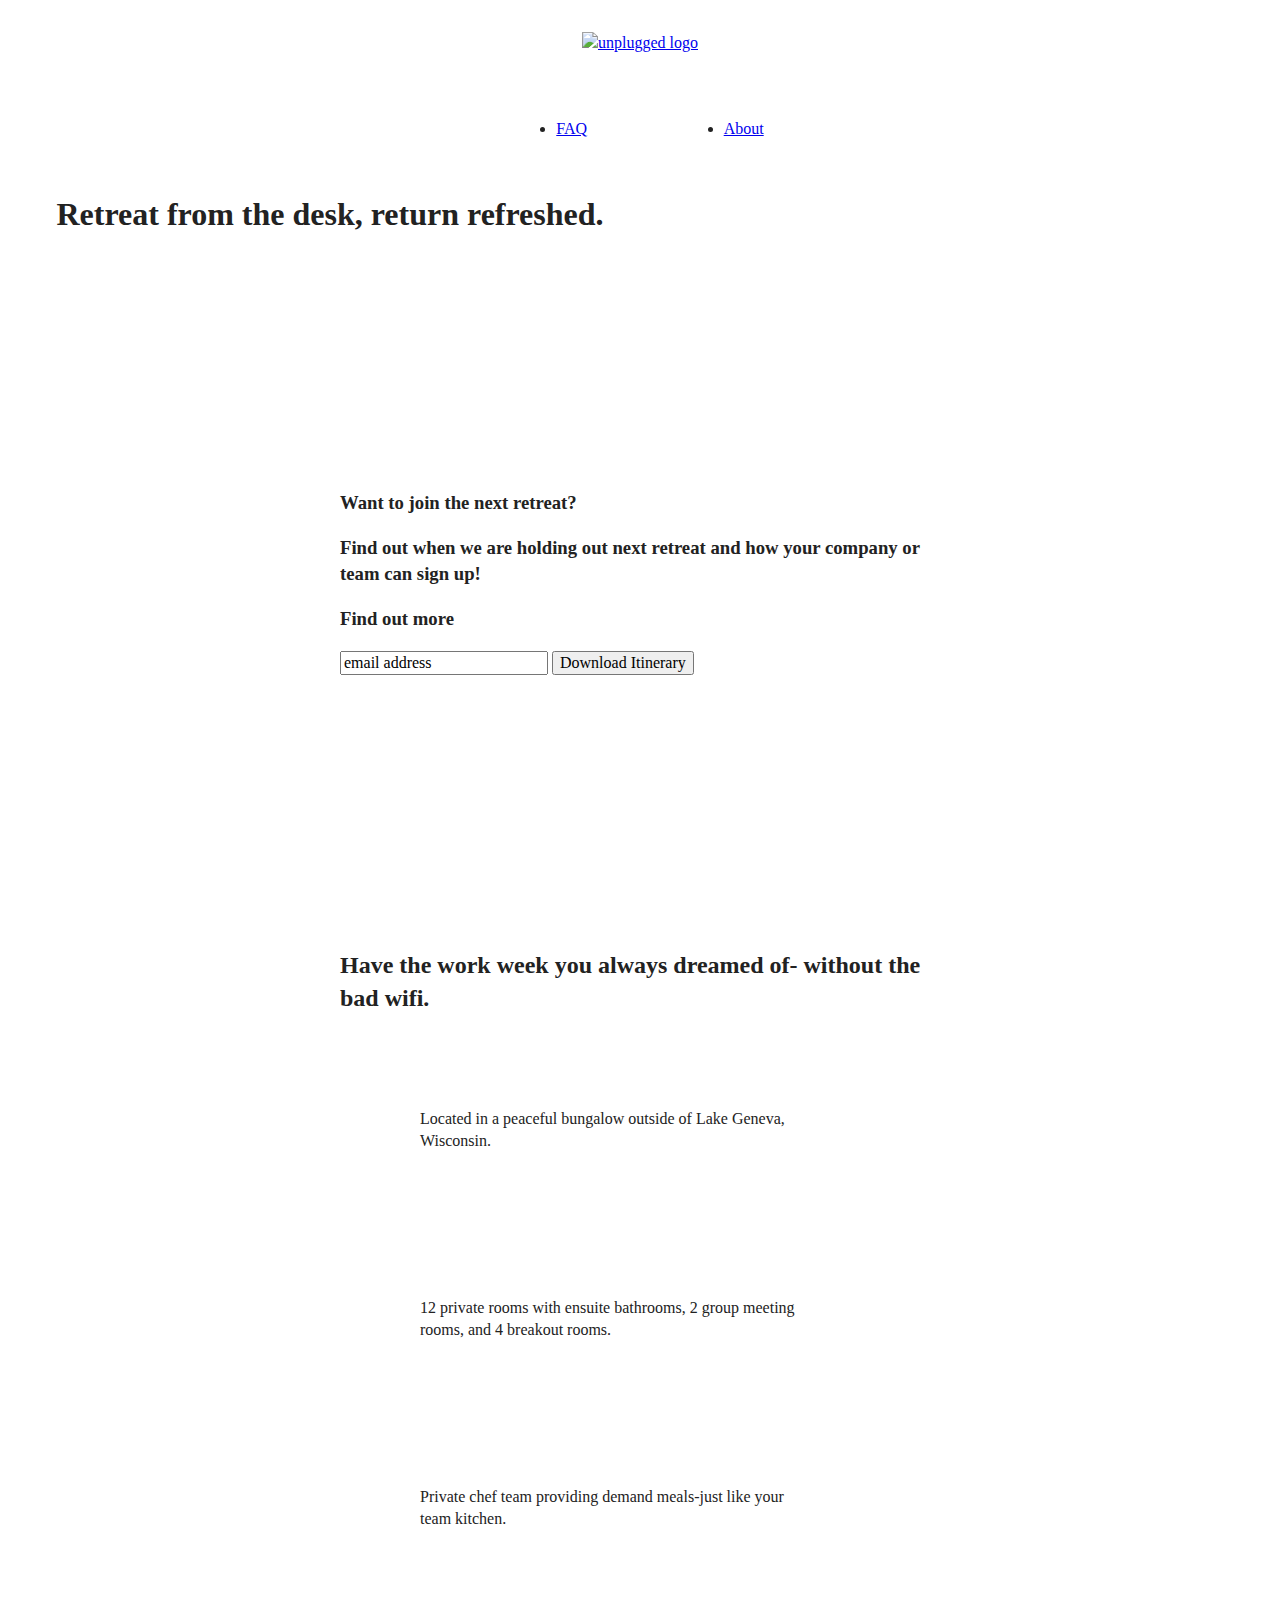
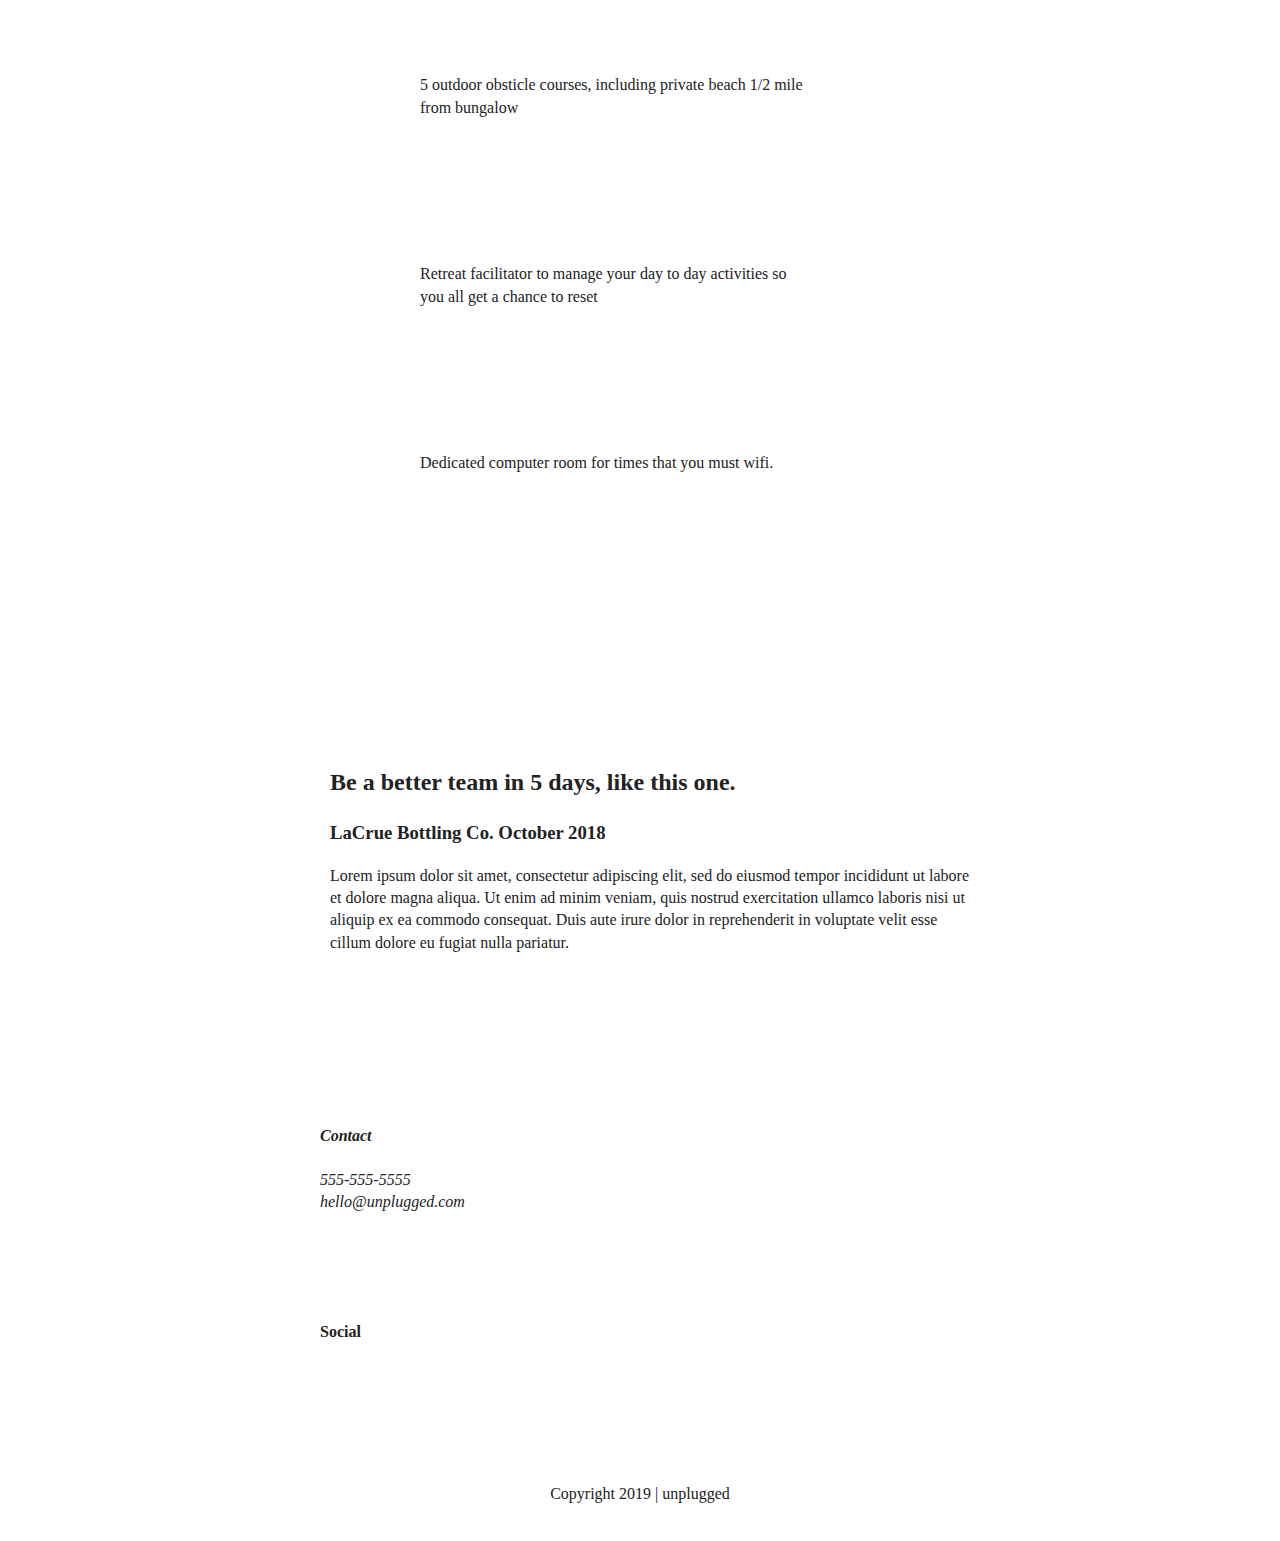
==== boiler/html5-boilerplate_v8.0.0/index.html @ b2e8ace5 "finished the mobile version" ====
<!doctype html>
<html class="no-js" lang="en">

<head>
  <meta charset="utf-8">
  <title>Outdoor Retreat</title>
  <meta name="description" content="">
  <meta name="viewport" content="width=device-width, initial-scale=1">

  <meta property="og:title" content="">
  <meta property="og:type" content="">
  <meta property="og:url" content="">
  <meta property="og:image" content="">

  <link rel="manifest" href="site.webmanifest">
  <link rel="apple-touch-icon" href="icon.png">
  <!-- Place favicon.ico in the root directory -->

  <link rel="stylesheet" href="css/normalize.css">
  <link rel="stylesheet" href="css/main.css">
  <link href="https://fonts.googleapis.com/css2?family=Source+Sans+Pro&display=swap" rel="stylesheet">
  <meta name="theme-color" content="#fafafa">
</head>

<header>
  <div class="content-wrapper">

    <figure>
      <a href="#"><img src="img/unplugged.png" alt="unplugged logo"></a>
    </figure>

    <div  class="header-divider"></div>

    <nav>
      <ul>
        <li><a href="faq/index.html" target="_blank">FAQ</a></li>
        <li><a href="about.index.html" target="_blank">About</a></li>
      </ul>
    </nav>
  </div>

</header>
<main>

<section class="hero-area">

    <h1>Retreat from the desk, return refreshed.</h1>

    <div class="content-wrapper">

    </div>

</section>

<aside>

  <div class="content-wrapper">

    <div class="form-description">
      <h3>Want to join the next retreat?<h3>
      <p>Find out when we are holding out next retreat and how your company or team can sign up!</p>
    </div>

    <div class="form">
      <h3>Find out more</h3>
      <input type="text" name="name" value="email address">
      <input type="button" value="Download Itinerary">
    </div>

  </div> <!-- aside content wrapper ends -->
</aside>

<section class="features">
  <div class="content-wrapper">
    <!-- Add your Features content here -->
    <h2>Have the work week you always dreamed of- without the bad wifi.</h2>
    <article>
      <p class="fontawesome-icon"></p>
      <p class="features-item-description">Located in a peaceful bungalow outside of Lake Geneva, Wisconsin.</p>
    </article>

    <article>
      <p class="fontawesome-icon"></p>
      <p class="features-item-description">12 private rooms with ensuite bathrooms, 2 group meeting rooms, and 4 breakout rooms.</p>
  </article>

  <article>
    <p class="fontawesome-icon"></p>
    <p class="features-item-description">Private chef team providing demand meals-just like your team kitchen.</p>
  </article>

  <article>
    <p class="fontawesome-icon"></p>
    <p class="features-item-description">5 outdoor obsticle courses, including private beach 1/2 mile from bungalow</p>
  </article>

  <article>
    <p class="fontawesome-icon"></p>
    <p class="features-item-description">Retreat facilitator to manage your day to day activities so you all get a chance to reset</p>
  </article>

  <article>
    <p class="fontawesome-icon"></p>
    <p class="features-item-description">Dedicated computer room for times that you must wifi.</p>
</article>

  </div>
</section>

<section class="reviews">
  <div class="content-wrapper">

    <h2>Be a better team in 5 days, like this one.</h2>
    <article>
      <div>
        <h3>LaCrue Bottling Co. October 2018</h3>
        <p>
          Lorem ipsum dolor sit amet, consectetur adipiscing elit, sed do eiusmod tempor incididunt ut labore et
          dolore magna aliqua. Ut enim ad minim veniam, quis nostrud exercitation ullamco laboris nisi ut aliquip
          ex ea commodo consequat. Duis aute irure dolor in reprehenderit in voluptate velit esse cillum dolore eu
          fugiat nulla pariatur.
        </p>
      </div>
    </article>
</section>

</main> <!-- main wrapper -->

<footer>
  <div class="content-wrapper">
          <div class="footer-content">
            <address class="contact">
              <h4>Contact</h4>
              <p>
                555-555-5555<br>
                hello@unplugged.com
              </p>
            </address>
              <div class="social">
                  <h4>Social</h4>
                  <div class="social-icons">
                      <p><a href="https://www.facebook.com/yoursite" target="_blank"></a></p>
                      <p><a href="https://www.twitter.com/yoursite" target="_blank"></a></p>
                      <p><a href="https://www.instagram.com/yoursite" target="_blank"></a></p>
                      <!-- other social links here -->
                  </div>
              </div>
          </div> <!-- footer content ends -->
      </div> <!--footer content-wrapper ends-->

      <div class="copyright">
        <p>Copyright 2019 | unplugged</p>
      </div>
</footer>

  <!-- Add your site or application content here -->
  <script src="../js/vendor/modernizr-3.11.2.min.js"></script>
  <script src="../js/plugins.js"></script>
  <script src="../js/main.js"></script>

  <!-- Google Analytics: change UA-XXXXX-Y to be your site's ID. -->
  <script>
    window.ga = function () { ga.q.push(arguments) }; ga.q = []; ga.l = +new Date;
    ga('create', 'UA-XXXXX-Y', 'auto'); ga('set', 'anonymizeIp', true); ga('set', 'transport', 'beacon'); ga('send', 'pageview')
  </script>
  <script src="https://www.google-analytics.com/analytics.js" async></script>
</body>

</html>
---- boiler/html5-boilerplate_v8.0.0/css/main.css ----
/*! HTML5 Boilerplate v8.0.0 | MIT License | https://html5boilerplate.com/ */

/* main.css 2.1.0 | MIT License | https://github.com/h5bp/main.css#readme */
/*
 * What follows is the result of much research on cross-browser styling.
 * Credit left inline and big thanks to Nicolas Gallagher, Jonathan Neal,
 * Kroc Camen, and the H5BP dev community and team.
 */

/* ==========================================================================
   Base styles: opinionated defaults
   ========================================================================== */

html {
  color: #222;
  font-size: 1em;
  line-height: 1.4;
}

/*
 * Remove text-shadow in selection highlight:
 * https://twitter.com/miketaylr/status/12228805301
 *
 * Vendor-prefixed and regular ::selection selectors cannot be combined:
 * https://stackoverflow.com/a/16982510/7133471
 *
 * Customize the background color to match your design.
 */

::-moz-selection {
  background: #b3d4fc;
  text-shadow: none;
}

::selection {
  background: #b3d4fc;
  text-shadow: none;
}

/*
 * A better looking default horizontal rule
 */

hr {
  display: block;
  height: 1px;
  border: 0;
  border-top: 1px solid #ccc;
  margin: 1em 0;
  padding: 0;
}

/*
 * Remove the gap between audio, canvas, iframes,
 * images, videos and the bottom of their containers:
 * https://github.com/h5bp/html5-boilerplate/issues/440
 */

audio,
canvas,
iframe,
img,
svg,
video {
  vertical-align: middle;
}

/*
 * Remove default fieldset styles.
 */

fieldset {
  border: 0;
  margin: 0;
  padding: 0;
}

/*
 * Allow only vertical resizing of textareas.
 */

textarea {
  resize: vertical;
}

/* ==========================================================================
   Author's custom styles
   ========================================================================== */
   /* -------------------- Base Header - Footer Styles --------*/

   header,
   footer {
     display: flex;
     justify-content: center;
     align-items: center;
     flex-flow: row wrap;
   }

   /* Header styles */

   header {
     padding: 15px 0;
   }

   header .content-wrapper {
     display: flex;
     justify-content: center;
     align-items: center;
     flex-flow: row wrap;
     margin: 0;
   }

   header figure {

   }

   .header-divider {
     width: 100%;
     height: 1px;
     margin: 10px 0 20px 0;
   }

   header nav {
     width: 60%;
     display: flex;
     justify-content: space-around;
     align-items: center;
     flex-flow: row wrap;
   }

   header nav ul {
     width: 100%;
     display: flex;
     justify-content: space-around;
   }

   footer .social-icons {
     display: flex;
     justify-content: space-around;
     align-items: center;
   }

   footer .social-icons p {
     display: flex;
     justify-content: center;
     align-items: center;
   }

   footer .content-wrapper {
     width: 55%;
     margin: 50px 0;
   }

   .content-wrapper {
     width: 90%;
     margin: 50px 0;
   }

   .footer-content .social {
     padding-top: 36px;
   }

   .footer p {
     margin: 0;
   }

   footer .contact {
     margin-bottom: 50px;
   }

   footer .copyright {
     margin: 20px 0;
   }

   /*----- Mobile Styles - Hompage ----------*/

   /* Hero Area */

   .hero-area {
     display: flex;
     justify-content: center;
     flex-flow: row wrap;
   }

   .hero-area h1 {
     padding-left: 20px;
   }

   /* Aside */

   aside {
     display: flex;
     justify-content: center;
     align-items: center;
     flex-flow: row wrap;
   }

   aside .form-description {
     padding-left: 20px;
   }

   aside .form {
     padding-left: 20px;
   }


   /* Features */

   .features {
     display: flex;
     justify-content: center;
     flex-flow: row wrap;
   }

   .features p {
     margin: 0;
   }

   .features .features-items {
     display: flex;
     justify-content: center;
     align-items: center;
     flex-flow: row wrap;
   }

   .features .content-wrapper {
     width: 100%;
   }

   .features article {
     width: 60%;
     padding-left: 100px;
     padding-top: 72px;
     padding-bottom: 72px;
   }

   .features h2 {
     padding-left: 20px;
     padding-top: 54px;
   }

   /* Reviews */

   .reviews {
     display: flex;
     justify-content: center;
     flex-flow: row wrap;
   }

   .reviews h3 {
     width: 50%;
   }

   .reviews p {
     margin: 0;
   }

   .reviews .content-wrapper {
     padding-left: 20px;
   }

   /* ==========================================================================
      About Page
      ========================================================================== */

   .mission {
     display: flex;
     justify-content: center;
     align-items: center;
     flex-flow: row wrap;
   }

   .mission-content h2 {
     margin: 0;
     padding-left: 20px;
   }

   .mission-content p {
     margin: 0;
     padding-left: 20px;
     padding-top: 18px;
   }

   .contact-section {
     display: flex;
     justify-content: center;
     align-items: center;
     flex-flow: row wrap;
   }

   .contact-section h2 {
     margin: 0;
     padding-left: 20px;
   }

   .contact-info h4 {
     padding-left: 20px;
     margin: 0;
   }

   .contact-info p {
     margin: 0;
     padding-left: 20px;
     padding-top: 18px;
     padding-bottom: 18px;
   }

   /* ==========================================================================
      FAQ Page
      ========================================================================== */

   .faq {
     display: flex;
     justify-content: center;
     align-items: center;
     flex-flow: row wrap;
   }

   .faq .content-wrapper {
     display: flex;
     justify-content: center;
     align-items: center;
     flex-flow: row wrap;
   }

   .faq-content {
     padding-left: 20px;
   }

   .faq-content p {
     margin: 0;
   }


   /* footer */

   footer {
     flex-direction: column;
   }



/* ==========================================================================
   Helper classes
   ========================================================================== */

/*
 * Hide visually and from screen readers
 */

.hidden,
[hidden] {
  display: none !important;
}

/*
 * Hide only visually, but have it available for screen readers:
 * https://snook.ca/archives/html_and_css/hiding-content-for-accessibility
 *
 * 1. For long content, line feeds are not interpreted as spaces and small width
 *    causes content to wrap 1 word per line:
 *    https://medium.com/@jessebeach/beware-smushed-off-screen-accessible-text-5952a4c2cbfe
 */

.sr-only {
  border: 0;
  clip: rect(0, 0, 0, 0);
  height: 1px;
  margin: -1px;
  overflow: hidden;
  padding: 0;
  position: absolute;
  white-space: nowrap;
  width: 1px;
  /* 1 */
}

/*
 * Extends the .sr-only class to allow the element
 * to be focusable when navigated to via the keyboard:
 * https://www.drupal.org/node/897638
 */

.sr-only.focusable:active,
.sr-only.focusable:focus {
  clip: auto;
  height: auto;
  margin: 0;
  overflow: visible;
  position: static;
  white-space: inherit;
  width: auto;
}

/*
 * Hide visually and from screen readers, but maintain layout
 */

.invisible {
  visibility: hidden;
}

/*
 * Clearfix: contain floats
 *
 * For modern browsers
 * 1. The space content is one way to avoid an Opera bug when the
 *    `contenteditable` attribute is included anywhere else in the document.
 *    Otherwise it causes space to appear at the top and bottom of elements
 *    that receive the `clearfix` class.
 * 2. The use of `table` rather than `block` is only necessary if using
 *    `:before` to contain the top-margins of child elements.
 */

.clearfix::before,
.clearfix::after {
  content: " ";
  display: table;
}

.clearfix::after {
  clear: both;
}

/* ==========================================================================
   EXAMPLE Media Queries for Responsive Design.
   These examples override the primary ('mobile first') styles.
   Modify as content requires.
   ========================================================================== */

@media only screen and (min-width: 768px) {
  /*tablet styles here*/
}

/******tablet structure******/

/* General styles */
.content-wrapper {
  max-width: 640px;
  margin: 100px 0;
}




@media only screen and (min-width: 768px) (
  /*desktop styles here*/
  )
/* ==========================================================================
   Print styles.
   Inlined to avoid the additional HTTP request:
   https://www.phpied.com/delay-loading-your-print-css/
   ========================================================================== */

@media print {
  *,
  *::before,
  *::after {
    background: #fff !important;
    color: #000 !important;
    /* Black prints faster */
    box-shadow: none !important;
    text-shadow: none !important;
  }

  a,
  a:visited {
    text-decoration: underline;
  }

  a[href]::after {
    content: " (" attr(href) ")";
  }

  abbr[title]::after {
    content: " (" attr(title) ")";
  }

  /*
   * Don't show links that are fragment identifiers,
   * or use the `javascript:` pseudo protocol
   */
  a[href^="#"]::after,
  a[href^="javascript:"]::after {
    content: "";
  }

  pre {
    white-space: pre-wrap !important;
  }

  pre,
  blockquote {
    border: 1px solid #999;
    page-break-inside: avoid;
  }

  /*
   * Printing Tables:
   * https://web.archive.org/web/20180815150934/http://css-discuss.incutio.com/wiki/Printing_Tables
   */
  thead {
    display: table-header-group;
  }

  tr,
  img {
    page-break-inside: avoid;
  }

  p,
  h2,
  h3 {
    orphans: 3;
    widows: 3;
  }

  h2,
  h3 {
    page-break-after: avoid;
  }
}
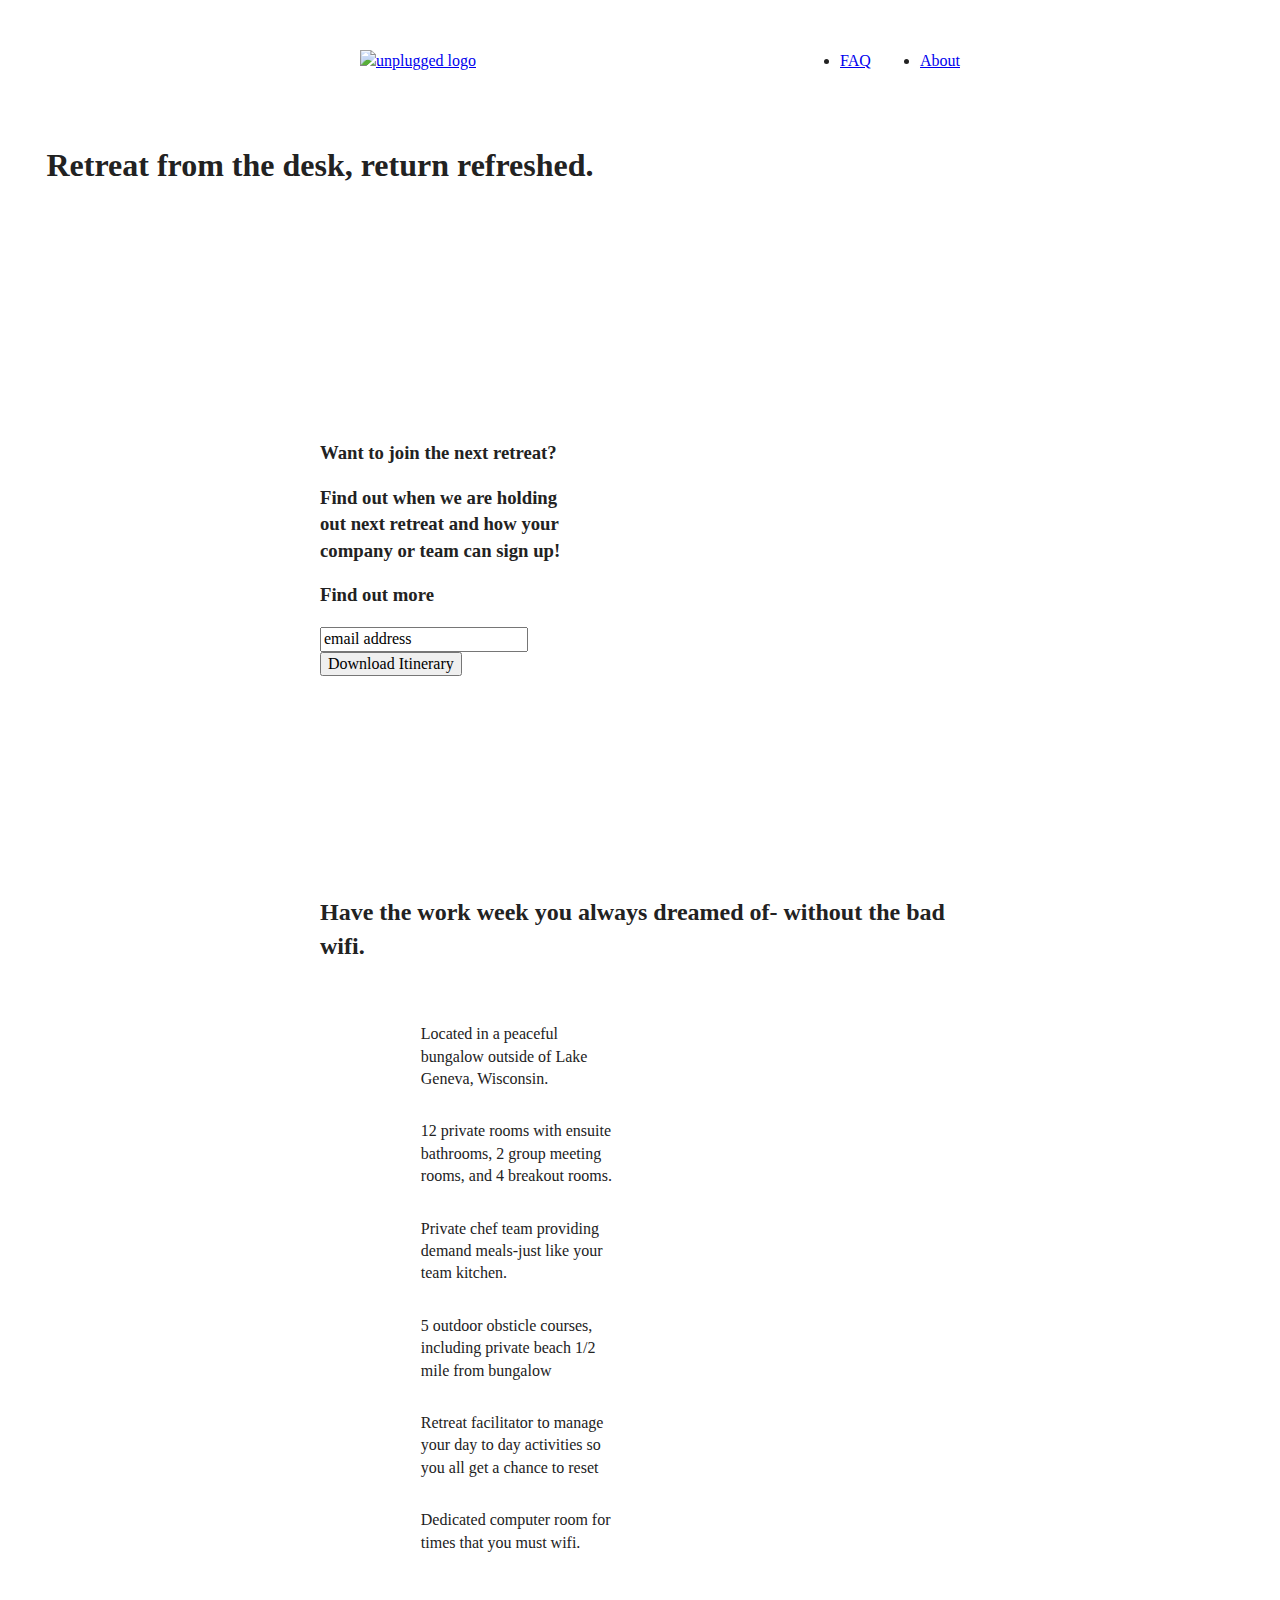
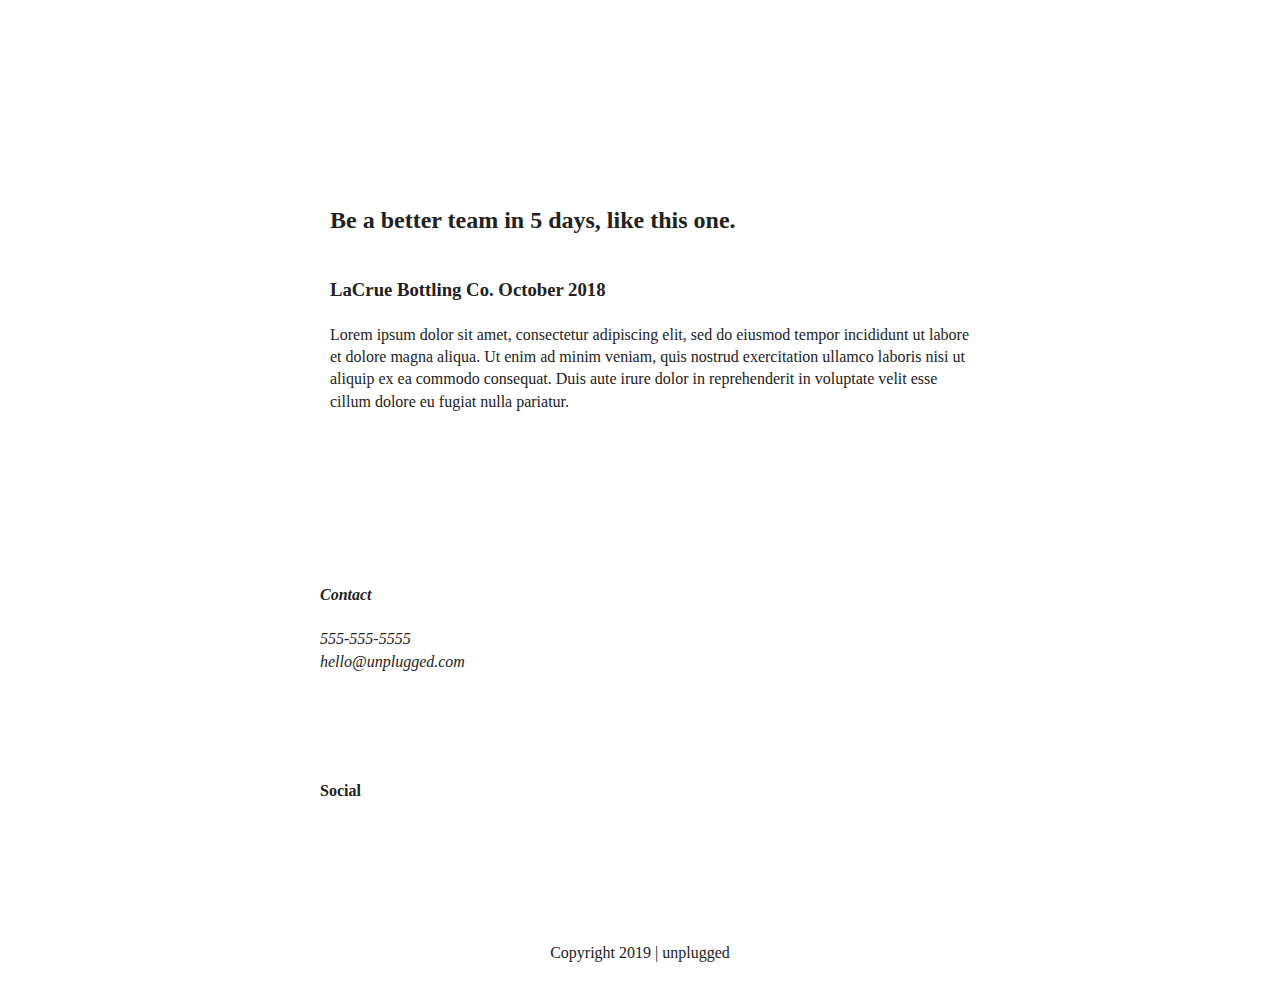
==== commit c1181c62: "Added the tablet  version of the site" ====
--- a/boiler/html5-boilerplate_v8.0.0/index.html
+++ b/boiler/html5-boilerplate_v8.0.0/index.html
@@ -82,7 +82,7 @@
     <article>
       <p class="fontawesome-icon"></p>
       <p class="features-item-description">12 private rooms with ensuite bathrooms, 2 group meeting rooms, and 4 breakout rooms.</p>
-  </article>
+    </article>
 
   <article>
     <p class="fontawesome-icon"></p>
--- a/boiler/html5-boilerplate_v8.0.0/css/main.css
+++ b/boiler/html5-boilerplate_v8.0.0/css/main.css
@@ -182,9 +182,6 @@
      flex-flow: row wrap;
    }
 
-   .hero-area h1 {
-     padding-left: 20px;
-   }
 
    /* Aside */
 
@@ -195,14 +192,6 @@
      flex-flow: row wrap;
    }
 
-   aside .form-description {
-     padding-left: 20px;
-   }
-
-   aside .form {
-     padding-left: 20px;
-   }
-
 
    /* Features */
 
@@ -212,31 +201,24 @@
      flex-flow: row wrap;
    }
 
+   .features h2 {
+     margin-bottom: 60px;
+   }
+
+   .features article {
+     width: 63%;
+     margin: 30px 0;
+   }
+
+   .features .features-items {
+     display: flex;
+     justify-content: center;
+     align-items: center;
+     flex-flow: row wrap;
+   }
+
    .features p {
      margin: 0;
-   }
-
-   .features .features-items {
-     display: flex;
-     justify-content: center;
-     align-items: center;
-     flex-flow: row wrap;
-   }
-
-   .features .content-wrapper {
-     width: 100%;
-   }
-
-   .features article {
-     width: 60%;
-     padding-left: 100px;
-     padding-top: 72px;
-     padding-bottom: 72px;
-   }
-
-   .features h2 {
-     padding-left: 20px;
-     padding-top: 54px;
    }
 
    /* Reviews */
@@ -430,15 +412,133 @@
 
 @media only screen and (min-width: 768px) {
   /*tablet styles here*/
-}
-
-/******tablet structure******/
-
-/* General styles */
-.content-wrapper {
-  max-width: 640px;
-  margin: 100px 0;
-}
+
+  /******tablet structure******/
+
+  /* General styles */
+  .content-wrapper {
+    max-width: 640px;
+    margin: 100px 0;
+  }
+
+  /* Header */
+  header {
+    justify-content: space-around;
+    padding: 33px 0;
+  }
+
+  header .content-wrapper {
+    width: 100%;
+    justify-content: space-between;
+  }
+
+  header nav {
+    width: 25%;
+  }
+
+  header nav ul {
+    justify-content: space-between;
+  }
+
+  .header-divider {
+    display: none;
+  }
+
+  /*aside*/
+
+  aside .content-wrap {
+    margin: 50px 0;
+    display: flex;
+    justify-content: space-between;
+    flex-flow: row wrap;
+  }
+
+  aside .content-wrapper .form-description,
+  aside .content-wrapper .form {
+    width: 40%;
+    margin: 0;
+  }
+
+  /* Features */
+  .features article {
+    display: flex;
+    justify-content: center;
+    align-items: center;
+    flex-flow: column wrap;
+    flex-basis: 50%;
+  }
+
+  .features .features-item-description {
+    width: 50%;
+  }
+
+  /* Reviews */
+
+  .reviews {
+    display: flex;
+    justify-content: center;
+    flex-flow: row wrap;
+  }
+
+  .reviews h2 {
+    margin-bottom: 40px;
+  }
+
+  .reviews h3 {
+    width: 55%;
+    margin: 20px 0;
+  }
+
+  /* ==========================================================================
+     About Page
+     ========================================================================== */
+
+  .mission {
+    display: flex;
+    justify-content: center;
+    align-items: center;
+    flex-flow: row wrap;
+  }
+
+  .contact-section {
+    display: flex;
+    justify-content: center;
+    align-items: center;
+    flex-flow: row wrap;
+  }
+
+  .contact-content p {
+    margin: 0;
+  }
+
+  /* ==========================================================================
+     FAQ Page
+     ========================================================================== */
+
+  .faq {
+    display: flex;
+    justify-content: center;
+    align-items: center;
+    flex-flow: row wrap;
+  }
+
+  .faq .content-wrapper {
+    margin: 50px 0 0 0;
+    display: flex;
+    justify-content: center;
+    align-items: center;
+    flex-flow: row wrap;
+  }
+
+  .faq h2 {
+    margin-bottom: 40px;
+  }
+
+  .faq-content {
+    margin-bottom: 50px;
+  }
+}
+
 
 
 
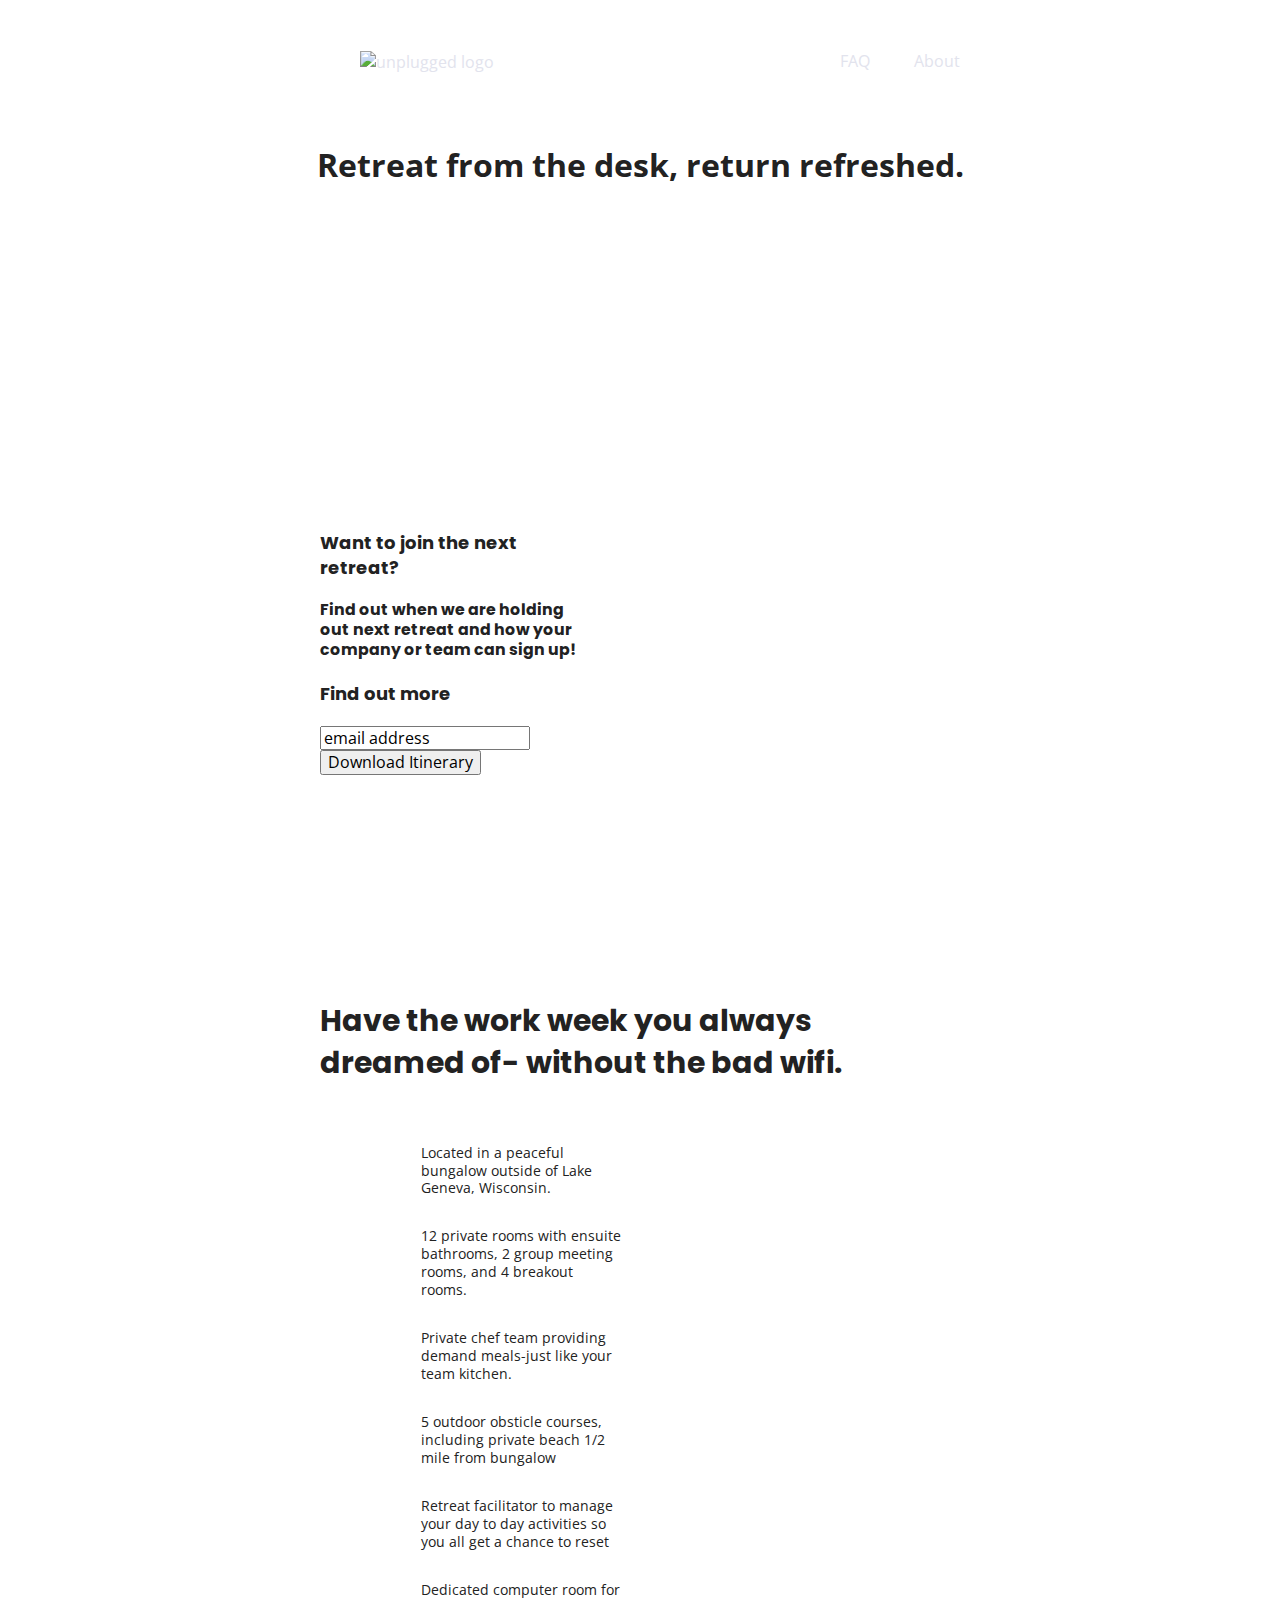
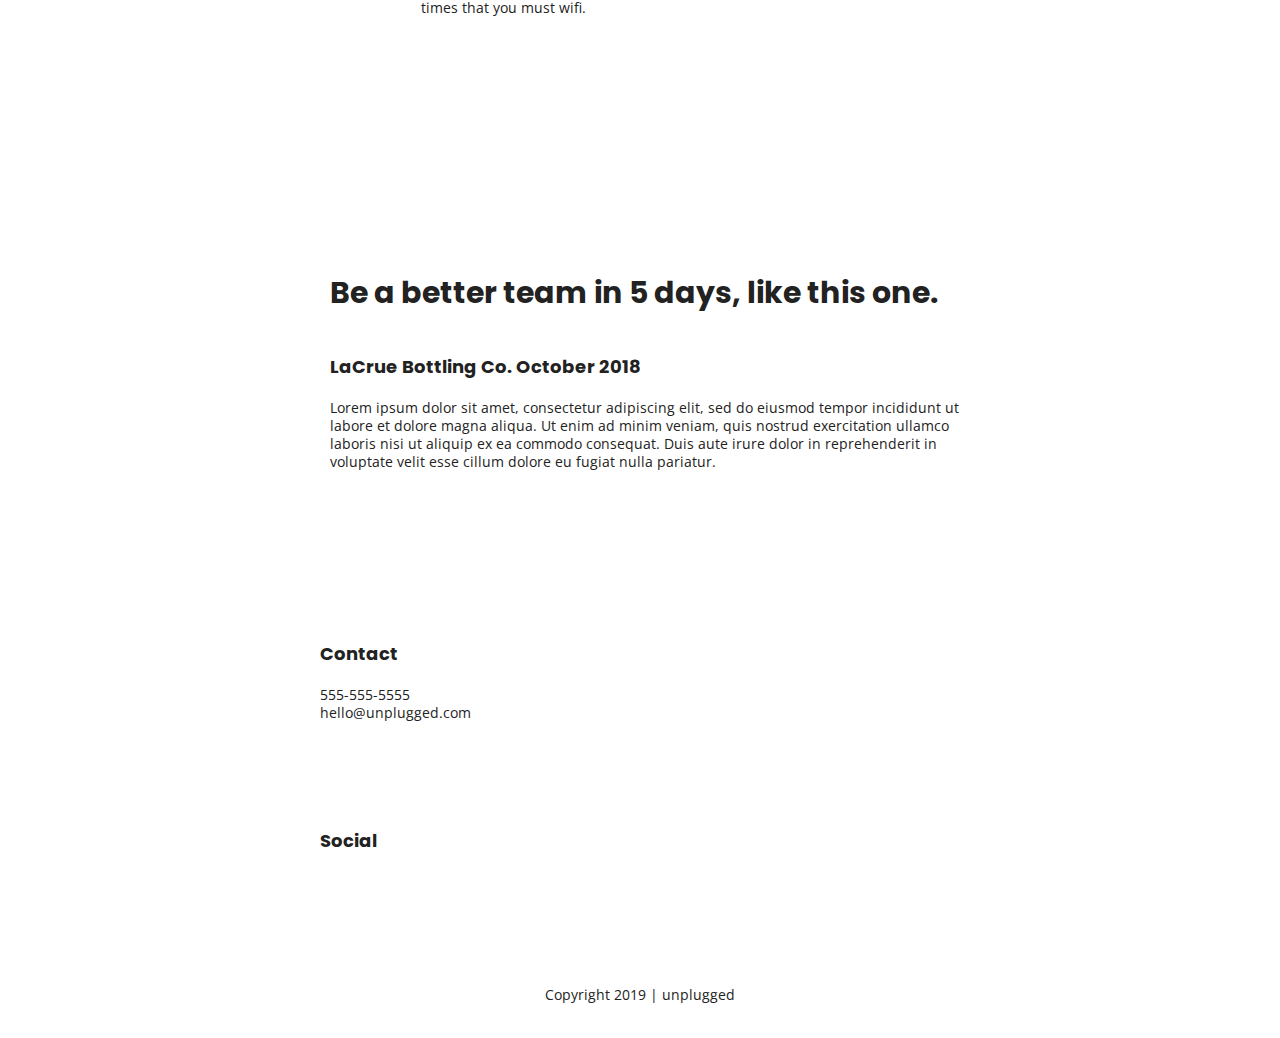
==== commit 9b456e53: "Added text styles to the sites" ====
--- a/boiler/html5-boilerplate_v8.0.0/index.html
+++ b/boiler/html5-boilerplate_v8.0.0/index.html
@@ -19,6 +19,8 @@
   <link rel="stylesheet" href="css/normalize.css">
   <link rel="stylesheet" href="css/main.css">
   <link href="https://fonts.googleapis.com/css2?family=Source+Sans+Pro&display=swap" rel="stylesheet">
+  <!-- Google Fonts -->
+  <link href="https://fonts.googleapis.com/css?family=Open+Sans:400,700|Poppins:500,700" rel="stylesheet">
   <meta name="theme-color" content="#fafafa">
 </head>
 
--- a/boiler/html5-boilerplate_v8.0.0/css/main.css
+++ b/boiler/html5-boilerplate_v8.0.0/css/main.css
@@ -88,6 +88,42 @@
    ========================================================================== */
    /* -------------------- Base Header - Footer Styles --------*/
 
+   html {
+     font-size: 16px;
+   }
+
+   body {
+     font-size: 1em;
+     font-family: 'Open Sans', sans-serif;
+     text-align: left;
+   }
+
+   ul,
+   ol {
+     list-style-type: none;
+   }
+
+   h3,
+   h4 {
+     font-family: 'Poppins', sans-serif;
+     margin: 20px 0;
+     font-size: 1.125em;
+   }
+
+   p {
+     font-size: .875em;
+     line-height: 1.285;
+   }
+
+   address {
+    font-style: normal;
+   }
+
+   .content-wrapper {
+     width: 90%;
+     margin: 50px 0;
+   }
+
    header,
    footer {
      display: flex;
@@ -96,6 +132,15 @@
      flex-flow: row wrap;
    }
 
+   h2 {
+     font-family: 'Poppins', sans-serif;
+     font-size: 1.875em;
+   }
+
+   a {
+     color: #e2e3ed;
+     text-decoration: none;
+}
    /* Header styles */
 
    header {
@@ -545,6 +590,58 @@
 
 @media only screen and (min-width: 768px) (
   /*desktop styles here*/
+
+  .content-wrapper {
+    max-width: 960px;
+  }
+
+  /* Hero */
+  .hero-area h1 {
+    width: 60%;
+}
+
+  /* Aside */
+  aside .content-wrapper {
+    justify-content: space-around;
+  }
+
+  aside .content-wrapper .form-description,
+  aside .content-wrapper .form {
+    width: 30%;
+  }
+
+  /* Features */
+
+  .features h2 {
+    width: 90%;
+  }
+
+  .features article {
+    flex-basis: 33%;
+  }
+
+  /* Reviews */
+  .reviews article div {
+    width: 42%;
+  }
+
+  /* ==========================================================================
+  About Page
+  ========================================================================== */
+
+  .mission h2,
+  .contact-section .content-wrapper h2 {
+      width: 95%;
+  }
+
+  /* ==========================================================================
+  FAQ Page
+  ========================================================================== */
+  .faq h2 {
+    width: 100%;
+  }
+
+}
   )
 /* ==========================================================================
    Print styles.
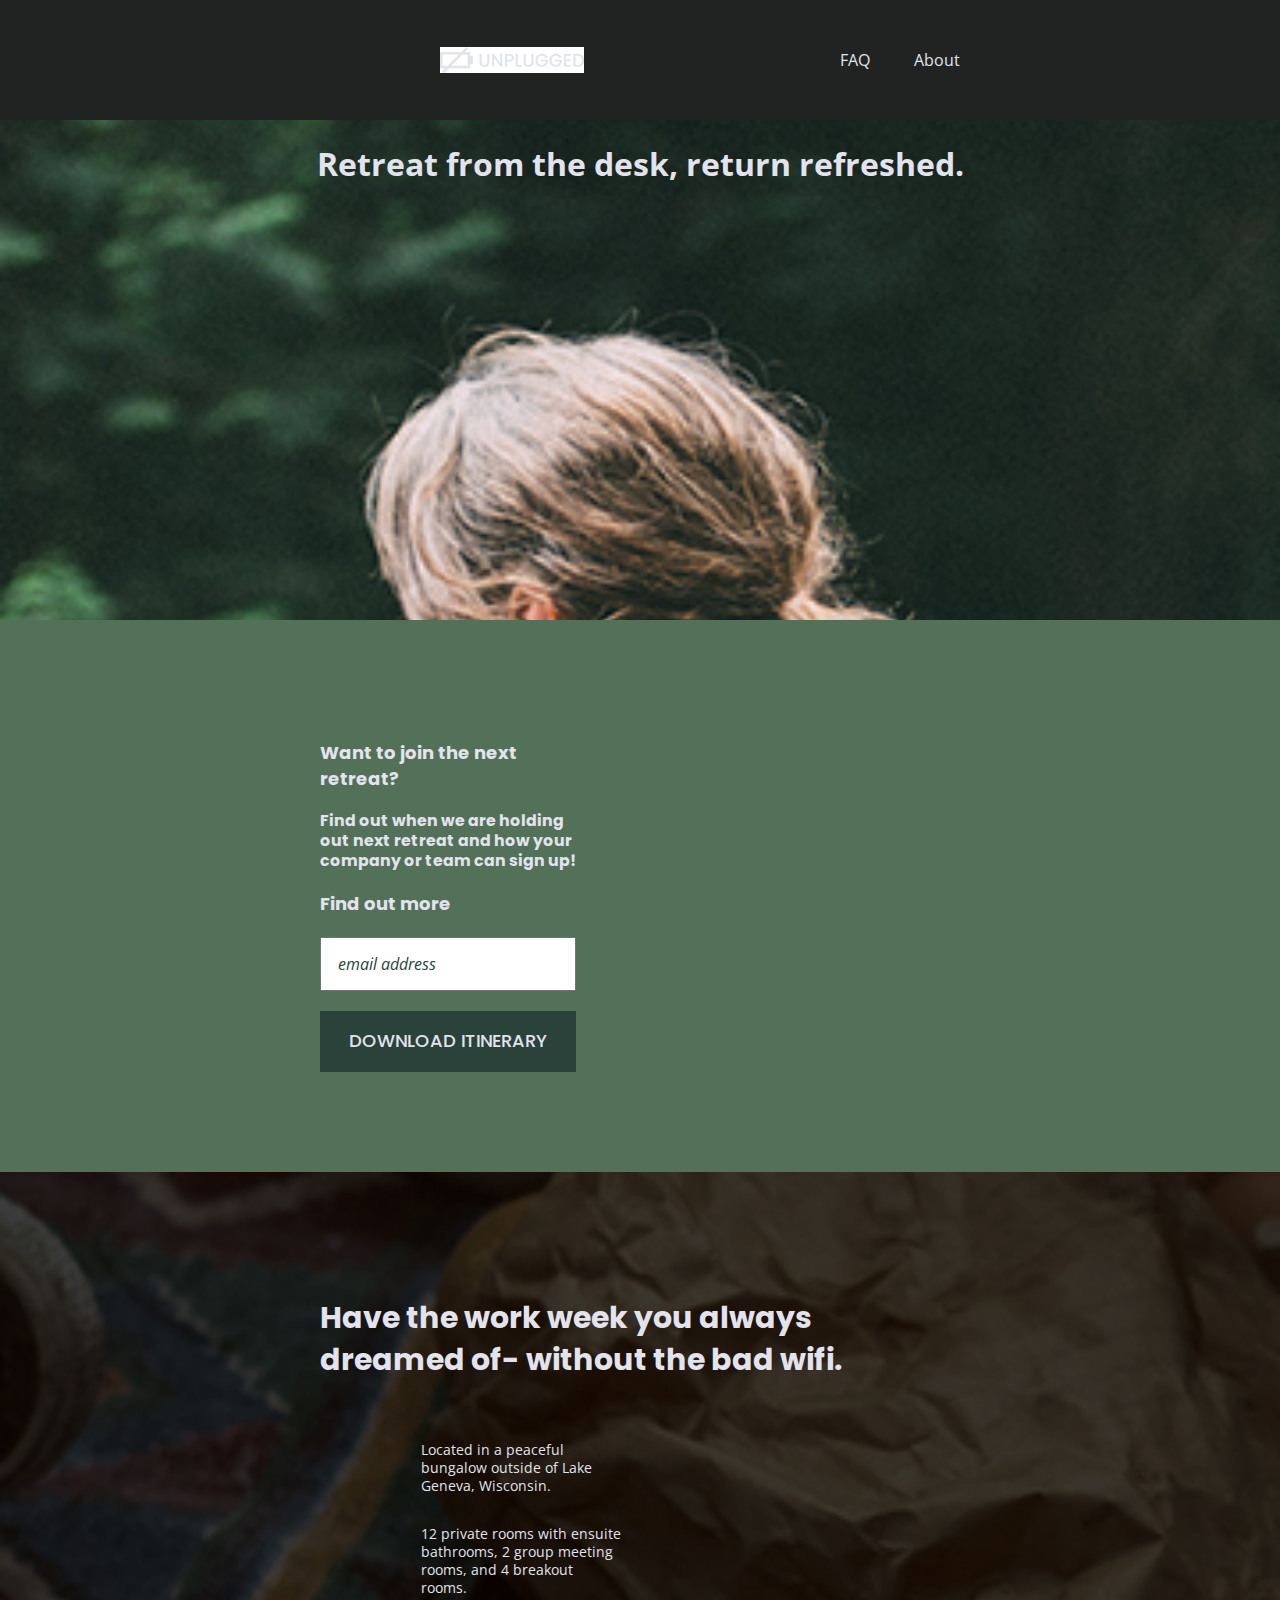
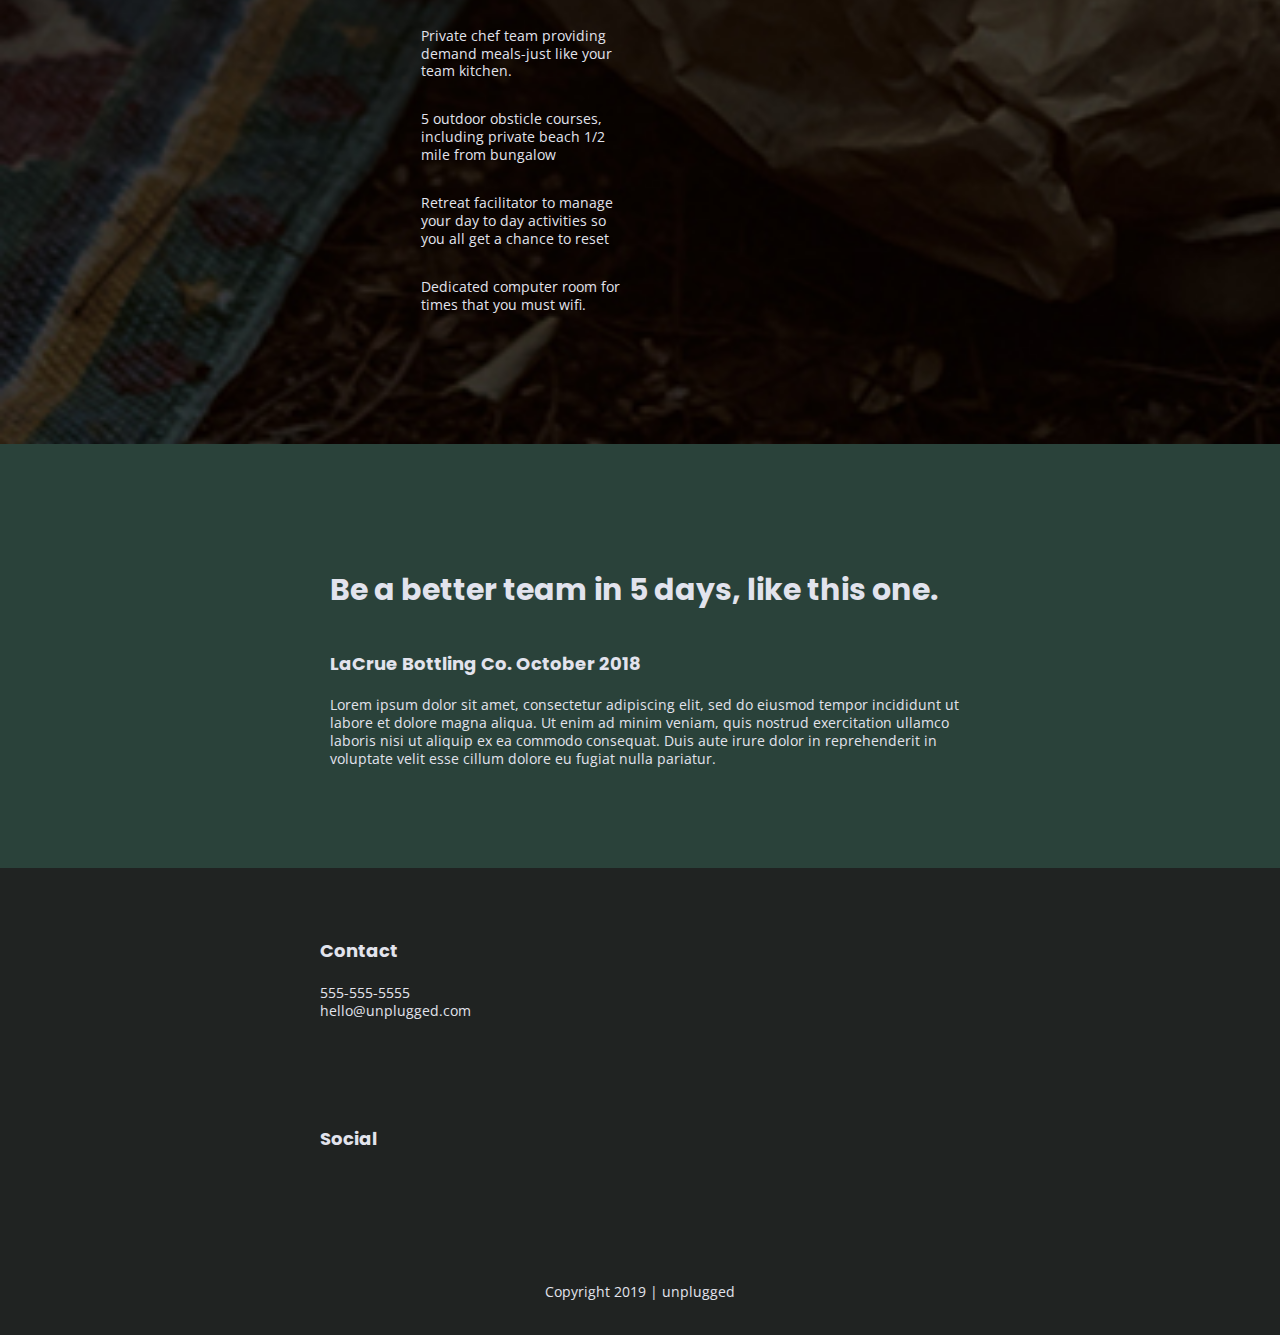
==== commit 03a6630f: "Added backround images to the site" ====
--- a/boiler/html5-boilerplate_v8.0.0/index.html
+++ b/boiler/html5-boilerplate_v8.0.0/index.html
@@ -28,7 +28,7 @@
   <div class="content-wrapper">
 
     <figure>
-      <a href="#"><img src="img/unplugged.png" alt="unplugged logo"></a>
+      <a href="#"><img src="img/unpluggedlogo.jpg" alt="unplugged logo"></a>
     </figure>
 
     <div  class="header-divider"></div>
--- a/boiler/html5-boilerplate_v8.0.0/css/main.css
+++ b/boiler/html5-boilerplate_v8.0.0/css/main.css
@@ -90,6 +90,7 @@
 
    html {
      font-size: 16px;
+     color: #e2e3ed;
    }
 
    body {
@@ -97,6 +98,22 @@
      font-family: 'Open Sans', sans-serif;
      text-align: left;
    }
+
+   img {
+	width: 100%;
+  }
+
+  figure {
+        margin: 0;
+      }
+
+  header figure {
+    width: 60%;
+    display: flex;
+    justify-content: center;
+    align-items: center;
+    flex-flow: row wrap;
+  }
 
    ul,
    ol {
@@ -145,6 +162,7 @@
 
    header {
      padding: 15px 0;
+     background: #202322;
    }
 
    header .content-wrapper {
@@ -220,8 +238,47 @@
    /*----- Mobile Styles - Hompage ----------*/
 
    /* Hero Area */
-
    .hero-area {
+     background: url(../img/mask.jpg);
+     background-size: cover;
+     background-position: center;
+     min-height: 500px;
+     display: flex;
+     justify-content: center;
+     flex-flow: row wrap;
+   }
+
+   aside .form {
+  margin-top: 30px;
+}
+
+  aside {
+    background: #527158;
+  }
+
+input[type=text] {
+  box-sizing: border-box;
+  width: 100%;
+  color: #2a423a;
+  font-style: italic;
+  padding: 1em;
+}
+
+input[type=button] {
+  width: 100%;
+  padding: 20px 0;
+  margin-top: 20px;
+  background-color: #2a423a;
+  font-family: 'Poppins', Helvetica, Arial, sans-serif;
+  font-weight: 500;
+  font-size: 1.125em;
+  color: #e2e3ed;
+  border: none;
+  text-align: center;
+  text-transform: uppercase;
+}
+
+   .hero-area {
      display: flex;
      justify-content: center;
      flex-flow: row wrap;
@@ -239,6 +296,15 @@
 
 
    /* Features */
+
+   .features {
+     background: url('../img/unsplash.jpg');
+     background-size: cover;
+     background-position: center;
+     display: flex;
+     justify-content: center;
+     flex-flow: row wrap;
+   }
 
    .features {
      display: flex;
@@ -272,6 +338,7 @@
      display: flex;
      justify-content: center;
      flex-flow: row wrap;
+     background: #2a423a;
    }
 
    .reviews h3 {
@@ -363,6 +430,7 @@
 
    footer {
      flex-direction: column;
+     background: #202322;
    }
 
 
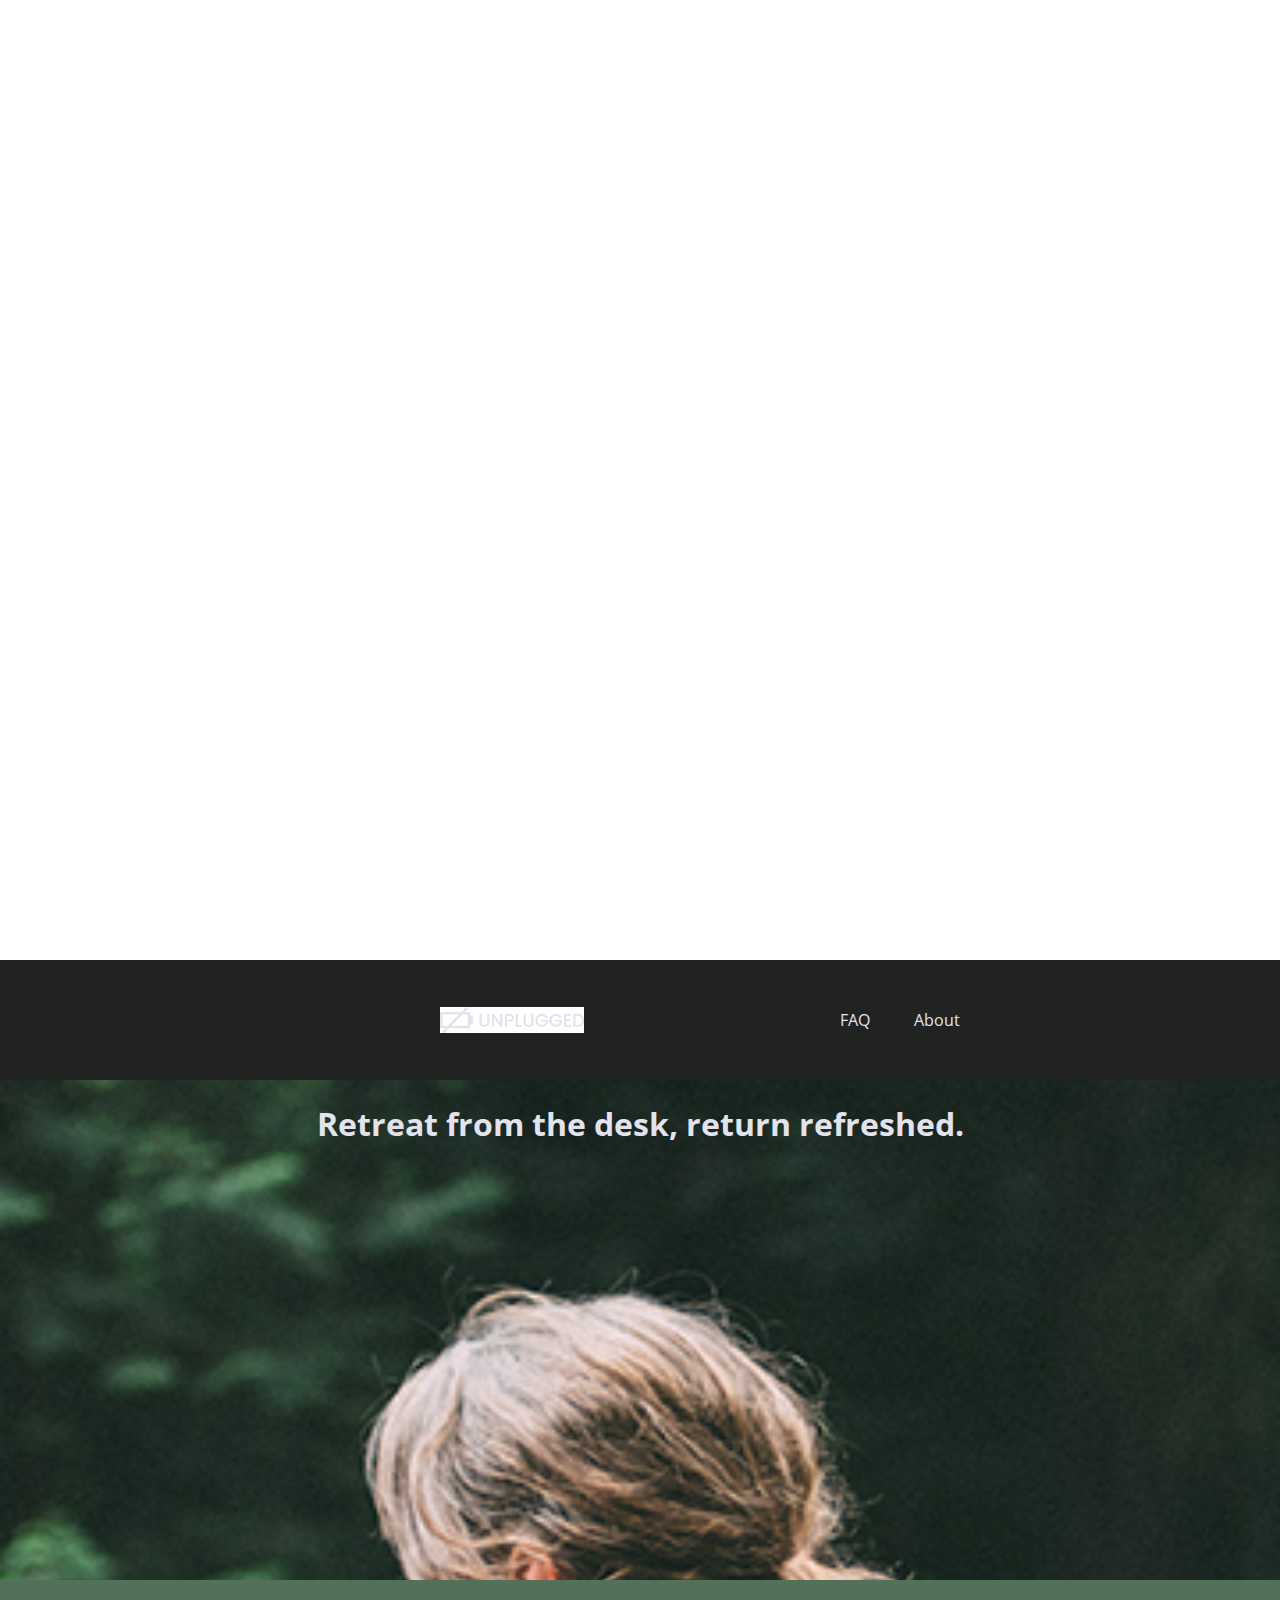
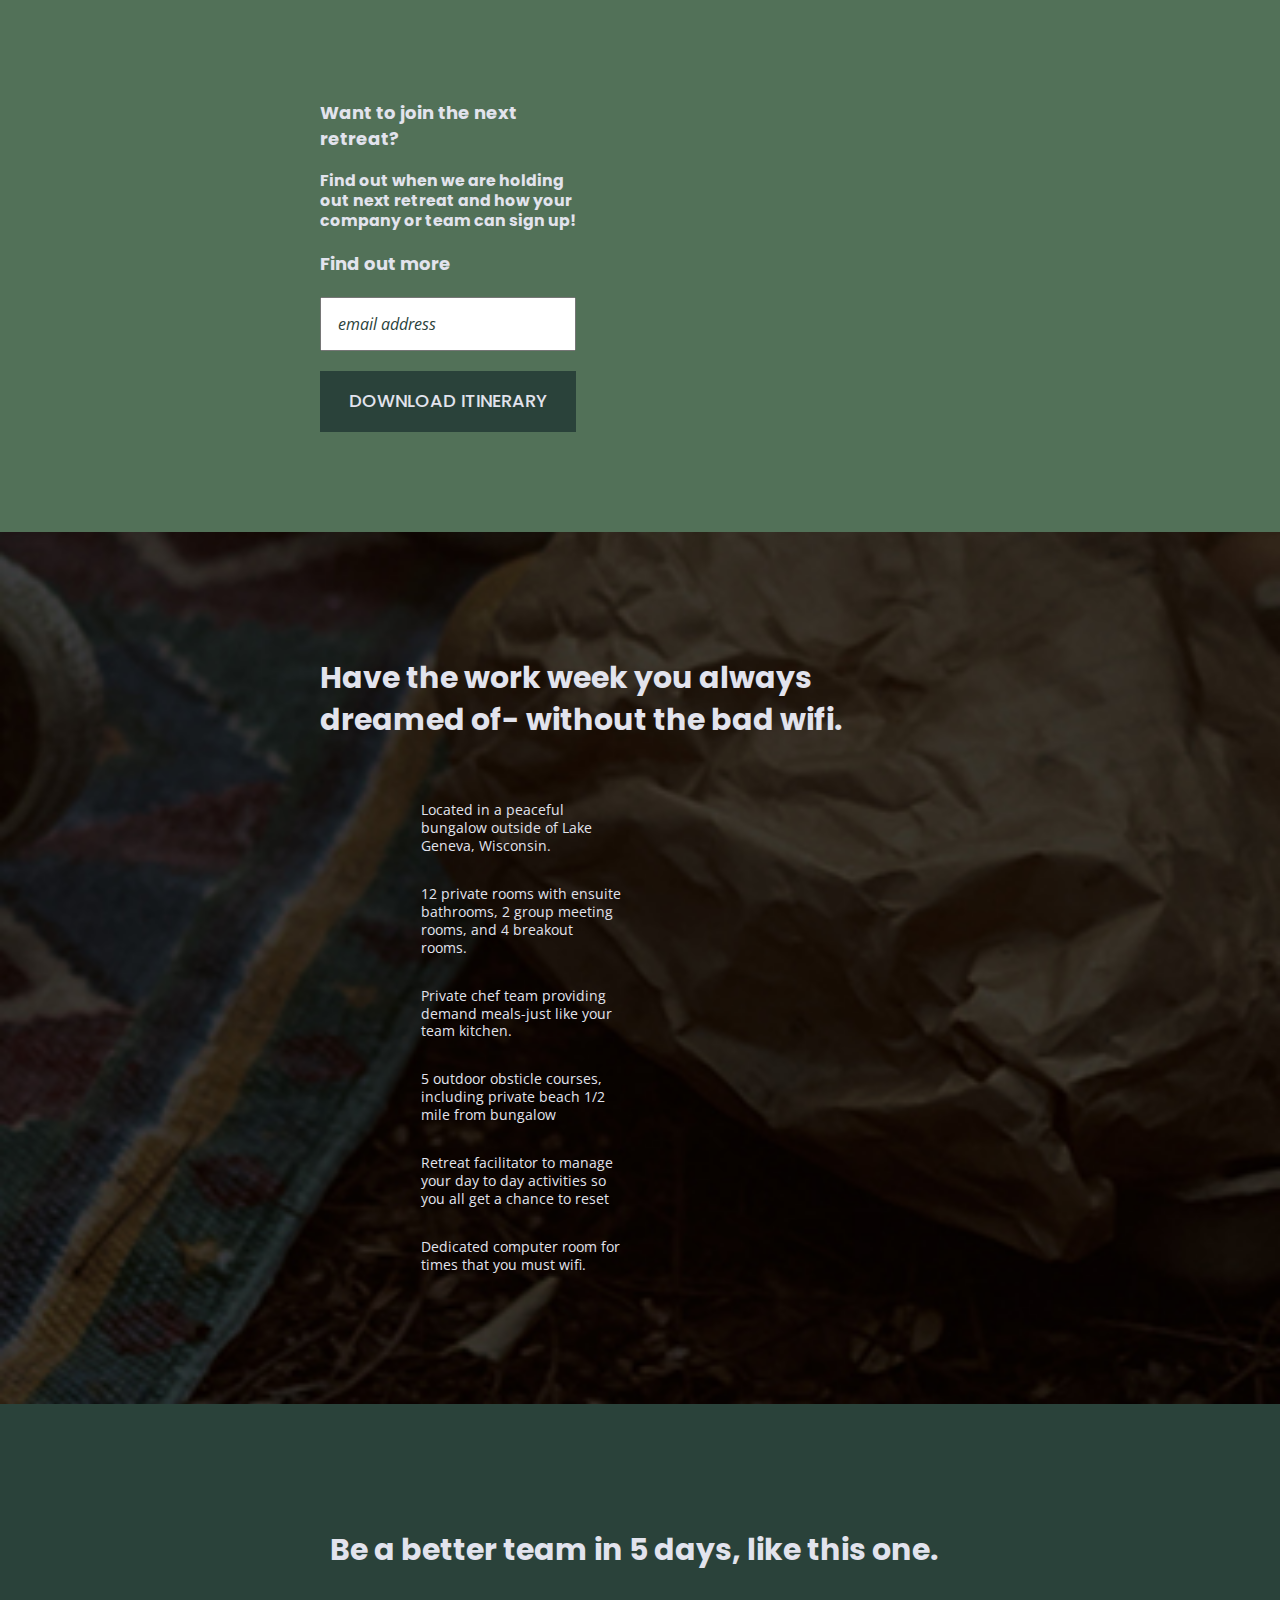
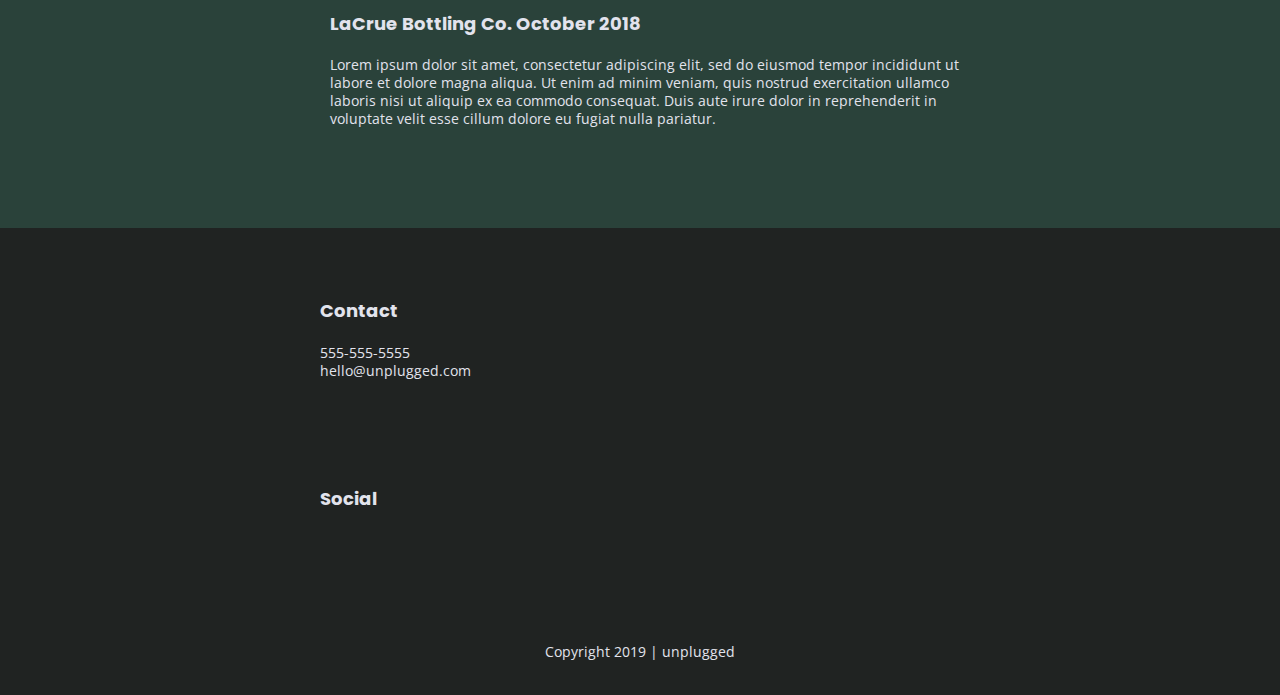
==== commit f568ed18: "Added the map to the about page" ====
--- a/boiler/html5-boilerplate_v8.0.0/index.html
+++ b/boiler/html5-boilerplate_v8.0.0/index.html
@@ -23,7 +23,9 @@
   <link href="https://fonts.googleapis.com/css?family=Open+Sans:400,700|Poppins:500,700" rel="stylesheet">
   <meta name="theme-color" content="#fafafa">
 </head>
-
+<div class="map-container">
+  <iframe src="https://www.google.com/maps/embed?pb=!1m18!1m12!1m3!1d2970.6498061039456!2d-87.63810358518525!3d41.8788803733454!2m3!1f0!2f0!3f0!3m2!1i1024!2i768!4f13.1!3m3!1m2!1s0x880e2cbee269fbbb%3A0x10f6dce5eb88c7d!2sWillis%20Tower!5e0!3m2!1sen!2sus!4v1596908343313!5m2!1sen!2sus" width="600" height="450" frameborder="0" style="border:0;" allowfullscreen="" aria-hidden="false" tabindex="0"></iframe>
+</div>
 <header>
   <div class="content-wrapper">
 
--- a/boiler/html5-boilerplate_v8.0.0/css/main.css
+++ b/boiler/html5-boilerplate_v8.0.0/css/main.css
@@ -399,6 +399,21 @@
      padding-bottom: 18px;
    }
 
+   .map-container {
+     position: relative;
+     padding-bottom: 75%;
+     height: 0;
+     overflow: hidden;
+   }
+
+   .map-container iframe{
+     position: absolute;
+     top:0;
+     left:0;
+     width:100%;
+     height: 100%;
+   }
+
    /* ==========================================================================
       FAQ Page
       ========================================================================== */
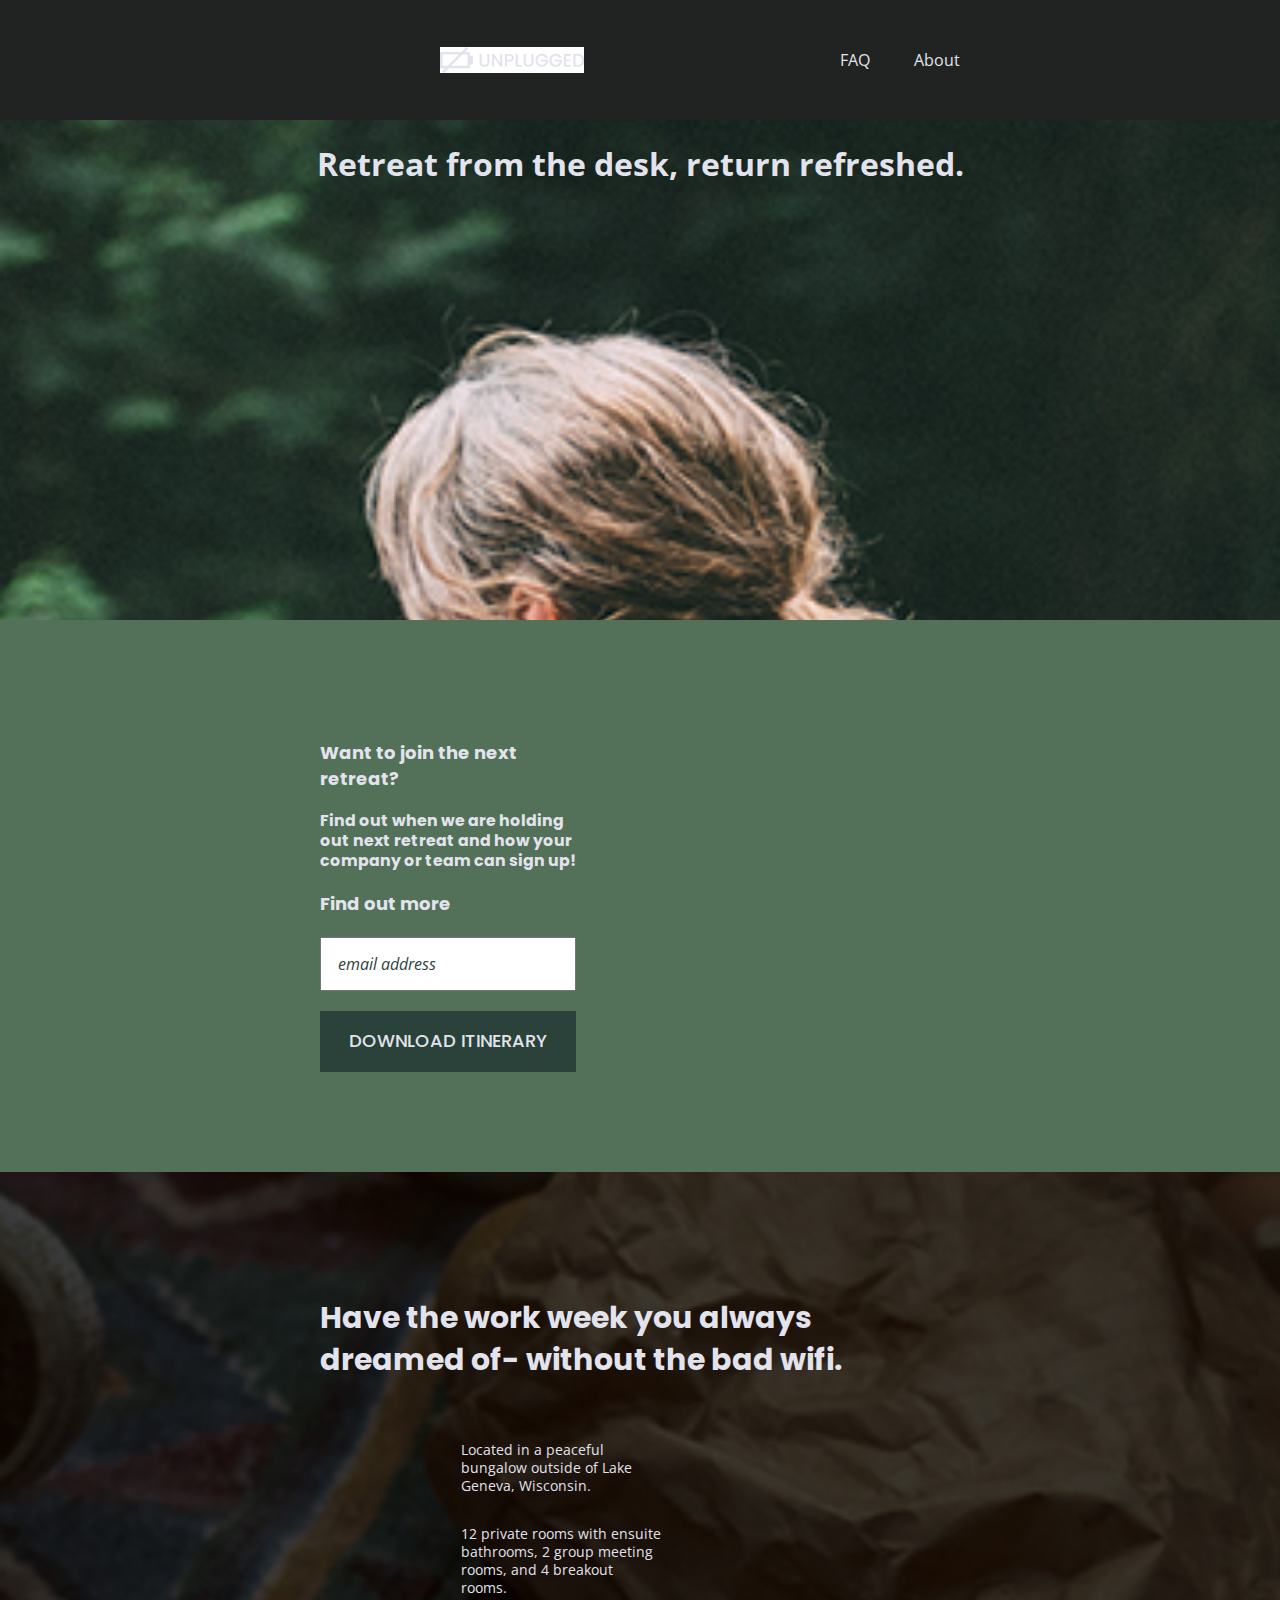
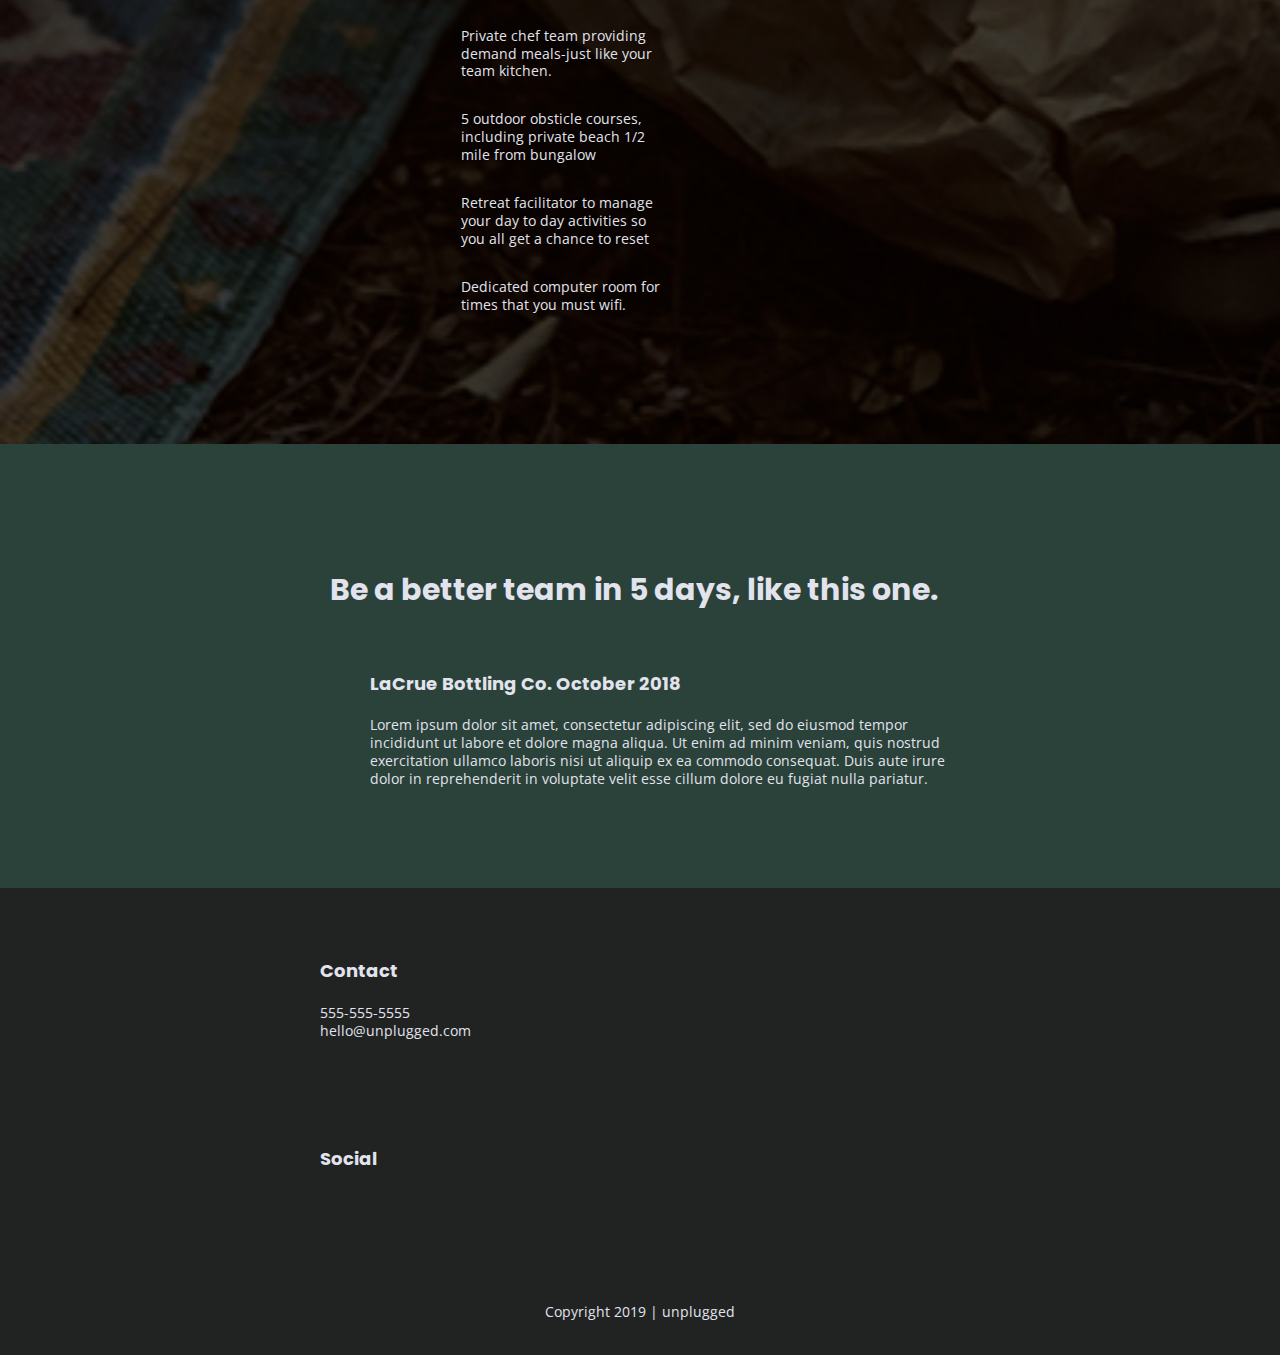
==== commit f2b1b8e2: "Added the icons to the features" ====
--- a/boiler/html5-boilerplate_v8.0.0/index.html
+++ b/boiler/html5-boilerplate_v8.0.0/index.html
@@ -22,10 +22,11 @@
   <!-- Google Fonts -->
   <link href="https://fonts.googleapis.com/css?family=Open+Sans:400,700|Poppins:500,700" rel="stylesheet">
   <meta name="theme-color" content="#fafafa">
+  <!-- FontAwesome CDN version 5.5 -->
+  <link rel="stylesheet" href="https://use.fontawesome.com/releases/v5.5.0/css/all.css" integrity="sha384-B4dIYHKNBt8Bc12p+WXckhzcICo0wtJAoU8YZTY5qE0Id1GSseTk6S+L3BlXeVIU" crossorigin="anonymous">
 </head>
-<div class="map-container">
-  <iframe src="https://www.google.com/maps/embed?pb=!1m18!1m12!1m3!1d2970.6498061039456!2d-87.63810358518525!3d41.8788803733454!2m3!1f0!2f0!3f0!3m2!1i1024!2i768!4f13.1!3m3!1m2!1s0x880e2cbee269fbbb%3A0x10f6dce5eb88c7d!2sWillis%20Tower!5e0!3m2!1sen!2sus!4v1596908343313!5m2!1sen!2sus" width="600" height="450" frameborder="0" style="border:0;" allowfullscreen="" aria-hidden="false" tabindex="0"></iframe>
-</div>
+
+
 <header>
   <div class="content-wrapper">
 
@@ -79,32 +80,32 @@
     <!-- Add your Features content here -->
     <h2>Have the work week you always dreamed of- without the bad wifi.</h2>
     <article>
-      <p class="fontawesome-icon"></p>
+      <p class="fontawesome-icon"><i class="fas fa-campground"></i></p>
       <p class="features-item-description">Located in a peaceful bungalow outside of Lake Geneva, Wisconsin.</p>
     </article>
 
     <article>
-      <p class="fontawesome-icon"></p>
+      <p class="fontawesome-icon"><i class="fas fa-bed"></i></p>
       <p class="features-item-description">12 private rooms with ensuite bathrooms, 2 group meeting rooms, and 4 breakout rooms.</p>
     </article>
 
   <article>
-    <p class="fontawesome-icon"></p>
+    <p class="fontawesome-icon"><i class="fas fa-utensils"></i></p>
     <p class="features-item-description">Private chef team providing demand meals-just like your team kitchen.</p>
   </article>
 
   <article>
-    <p class="fontawesome-icon"></p>
+    <p class="fontawesome-icon"><i class="fas fa-shoe-prints"></i></p>
     <p class="features-item-description">5 outdoor obsticle courses, including private beach 1/2 mile from bungalow</p>
   </article>
 
   <article>
-    <p class="fontawesome-icon"></p>
+    <p class="fontawesome-icon"><i class="fas fa-smile"></i></p>
     <p class="features-item-description">Retreat facilitator to manage your day to day activities so you all get a chance to reset</p>
   </article>
 
   <article>
-    <p class="fontawesome-icon"></p>
+    <p class="fontawesome-icon"><i class="fas fa-wifi"></i></p>
     <p class="features-item-description">Dedicated computer room for times that you must wifi.</p>
 </article>
 
--- a/boiler/html5-boilerplate_v8.0.0/css/main.css
+++ b/boiler/html5-boilerplate_v8.0.0/css/main.css
@@ -297,6 +297,11 @@
 
    /* Features */
 
+   .features i {
+	    font-size: 3.75em;
+        margin-bottom: 40px;
+      }
+
    .features {
      background: url('../img/unsplash.jpg');
      background-size: cover;
@@ -310,6 +315,14 @@
      display: flex;
      justify-content: center;
      flex-flow: row wrap;
+   }
+
+   article {
+     display: flex;
+     justify-content: center;
+     align-items: center;
+     flex-flow: row wrap;
+     padding-left: 40px;
    }
 
    .features h2 {
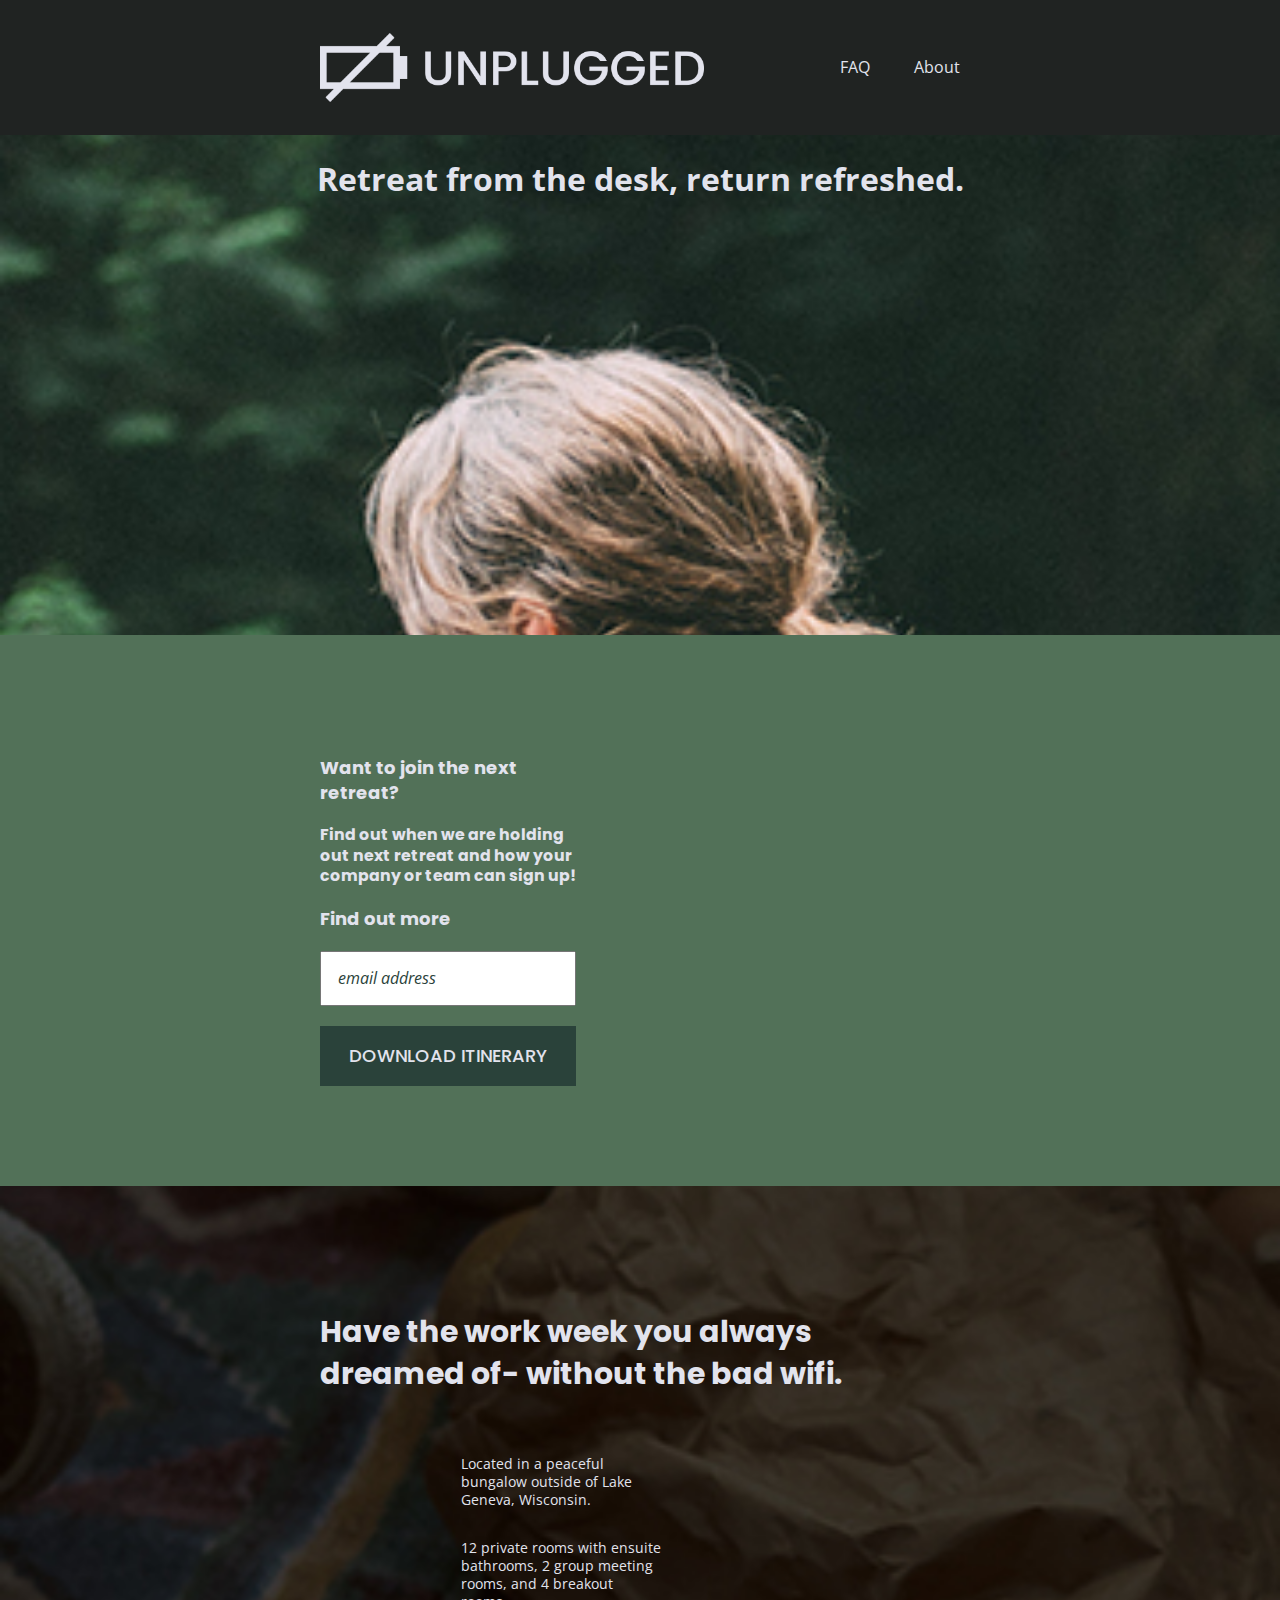
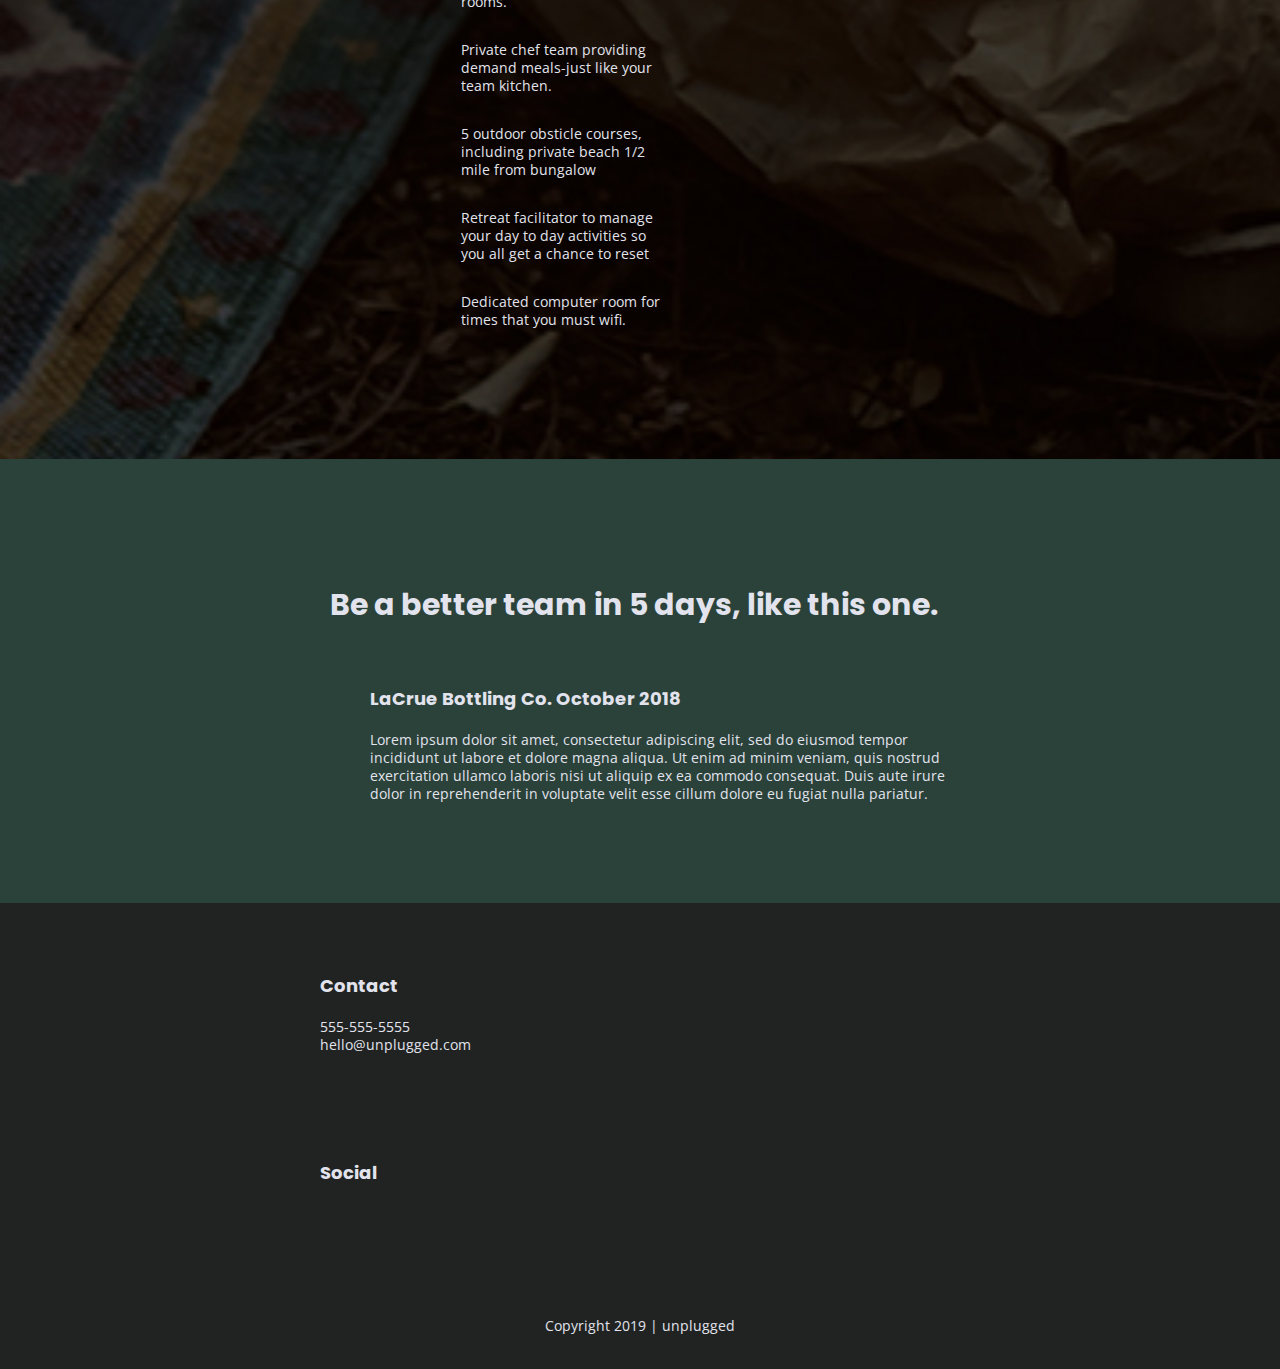
==== commit 09fd5fa2: "Fixed the unplugged logo" ====
--- a/boiler/html5-boilerplate_v8.0.0/index.html
+++ b/boiler/html5-boilerplate_v8.0.0/index.html
@@ -31,7 +31,7 @@
   <div class="content-wrapper">
 
     <figure>
-      <a href="#"><img src="img/unpluggedlogo.jpg" alt="unplugged logo"></a>
+      <a href="#"><img src="img/unpluggedlogo.png" alt="unplugged logo"></a>
     </figure>
 
     <div  class="header-divider"></div>
@@ -144,9 +144,9 @@
               <div class="social">
                   <h4>Social</h4>
                   <div class="social-icons">
-                      <p><a href="https://www.facebook.com/yoursite" target="_blank"></a></p>
-                      <p><a href="https://www.twitter.com/yoursite" target="_blank"></a></p>
-                      <p><a href="https://www.instagram.com/yoursite" target="_blank"></a></p>
+                      <p><a href="https://www.facebook.com/yoursite" target="_blank"><i class="fab fa-facebook"></i></a></p>
+                      <p><a href="https://www.twitter.com/yoursite" target="_blank"><i class="fab fa-twitter"></i></a></p>
+                      <p><a href="https://www.instagram.com/yoursite" target="_blank"><i class="fab fa-instagram"></i></a></p>
                       <!-- other social links here -->
                   </div>
               </div>
--- a/boiler/html5-boilerplate_v8.0.0/css/main.css
+++ b/boiler/html5-boilerplate_v8.0.0/css/main.css
@@ -375,6 +375,7 @@
      justify-content: center;
      align-items: center;
      flex-flow: row wrap;
+     background: #527158;
    }
 
    .mission-content h2 {
@@ -393,6 +394,7 @@
      justify-content: center;
      align-items: center;
      flex-flow: row wrap;
+     background: #2a423a;
    }
 
    .contact-section h2 {
@@ -436,6 +438,7 @@
      justify-content: center;
      align-items: center;
      flex-flow: row wrap;
+     background: #527158;
    }
 
    .faq .content-wrapper {
@@ -601,6 +604,7 @@
   }
 
   /* Features */
+
   .features article {
     display: flex;
     justify-content: center;
